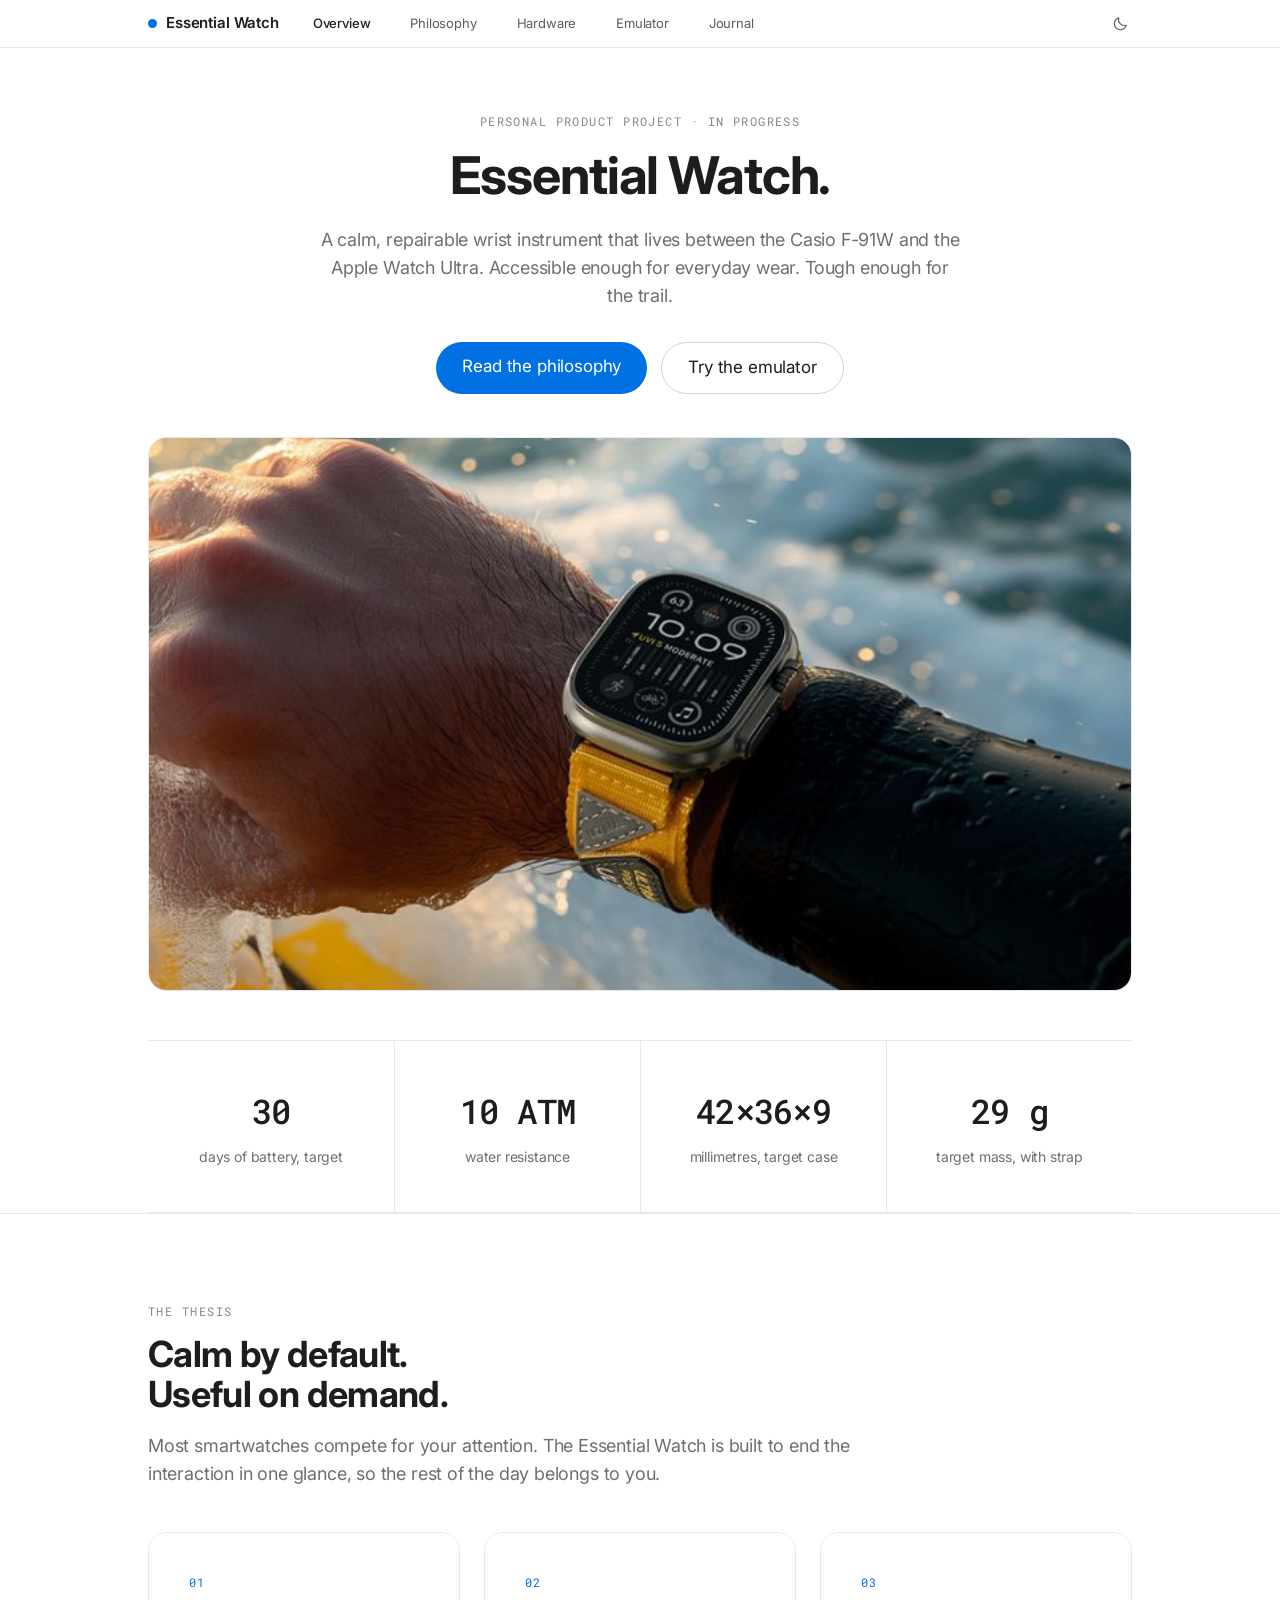
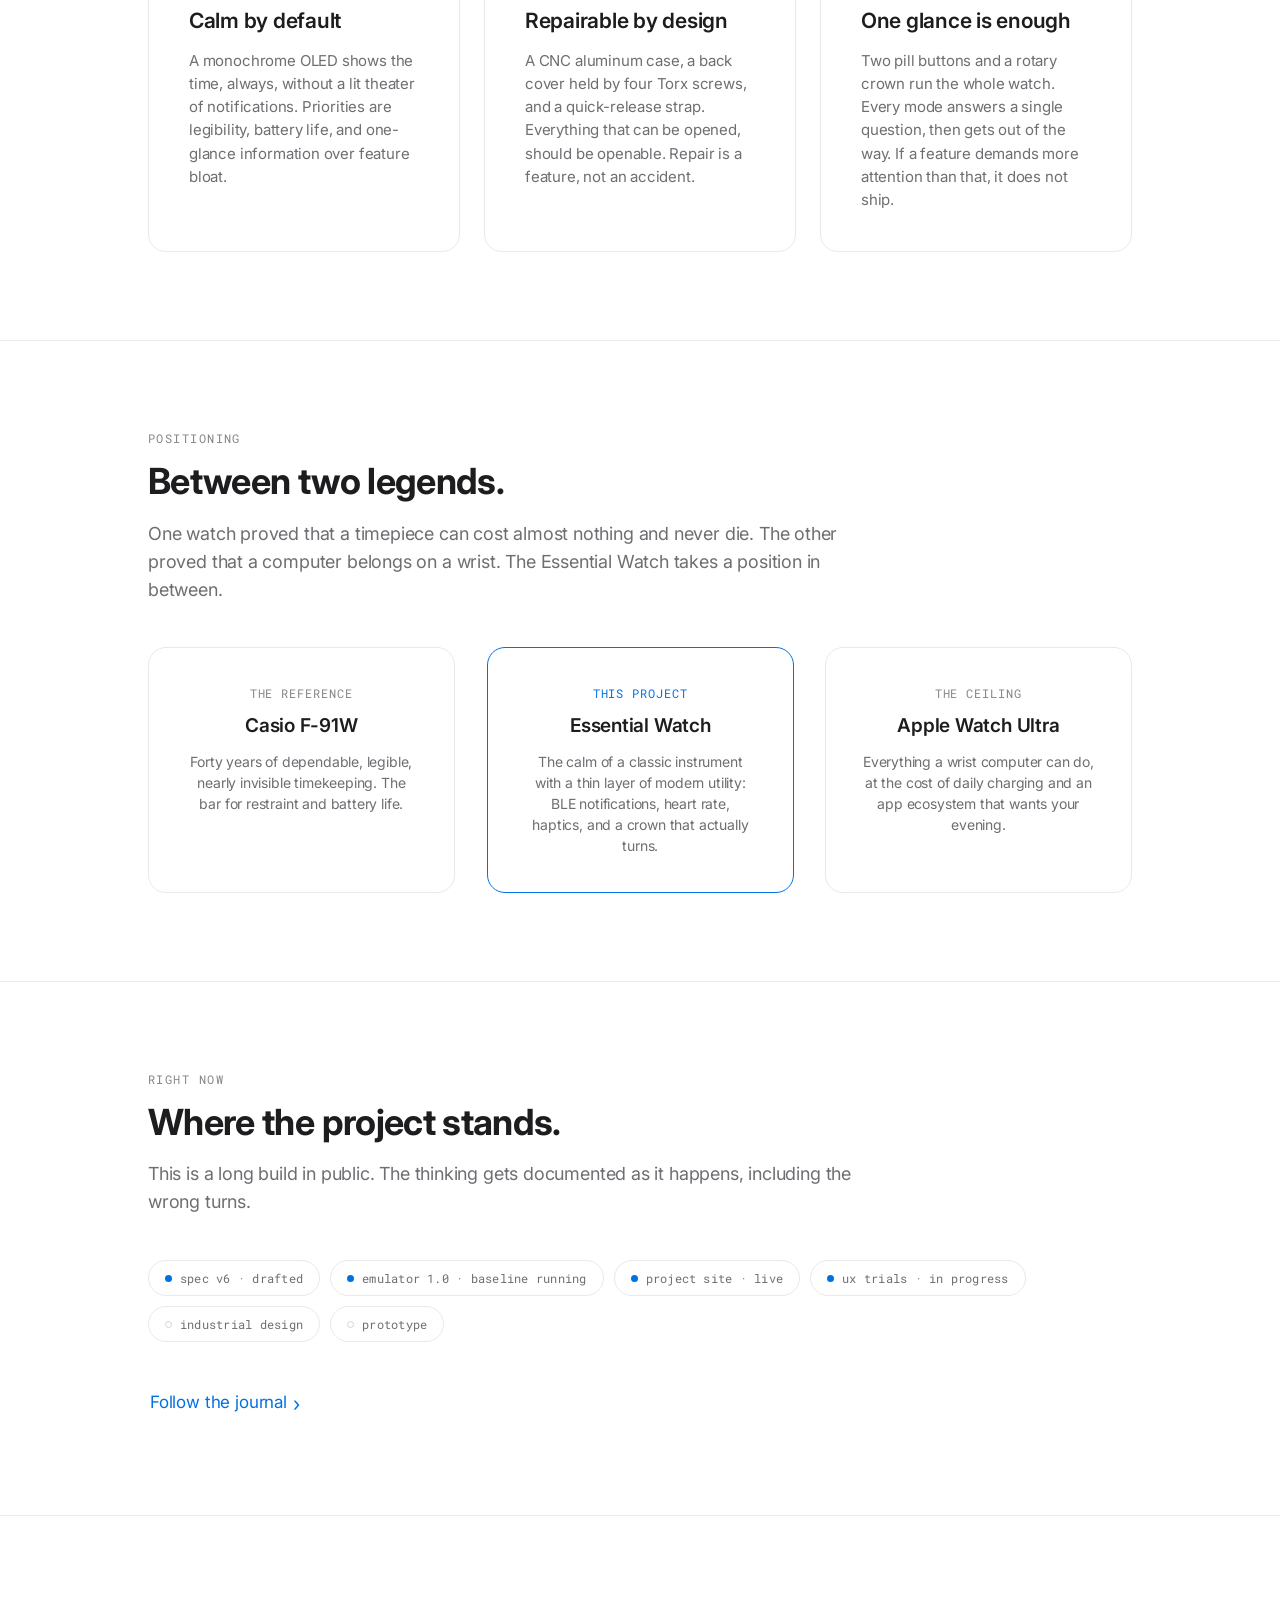
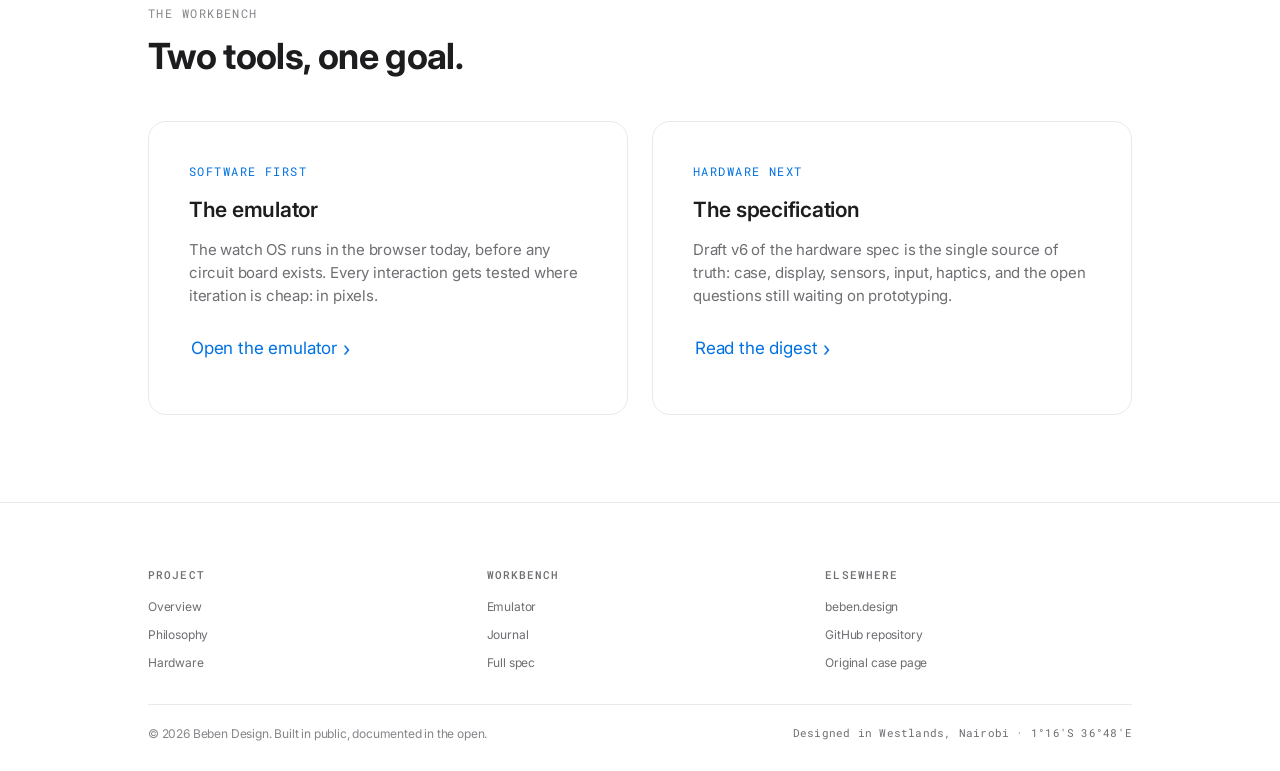
==== docs/index.html @ 15e80e82 "Move the site into docs/ so GitHub Pages serves it, add a theme toggle Pages was already configured " ====
<!DOCTYPE html>
<html lang="en">
<head>
  <meta charset="UTF-8">
  <meta name="viewport" content="width=device-width, initial-scale=1.0">
  <title>Essential Watch</title>
  <meta name="description" content="A calm, repairable wrist instrument built between the Casio F-91W and the Apple Watch Ultra. A personal product project by Beben Design.">
  <link rel="icon" type="image/svg+xml" href="favicon.svg">
  <link rel="preconnect" href="https://fonts.googleapis.com">
  <link rel="preconnect" href="https://fonts.gstatic.com" crossorigin>
  <link href="https://fonts.googleapis.com/css2?family=Inter:wght@400;500;600;700&family=Roboto+Mono:wght@400;500&display=swap" rel="stylesheet">
  <link rel="stylesheet" href="css/site.css">
  <script>
    /* Apply the stored theme before first paint, so a dark reload never flashes white. */
    (function () {
      try {
        var t = localStorage.getItem("ew-theme");
        if (t === "dark" || t === "light") document.documentElement.setAttribute("data-theme", t);
      } catch (e) {}
    })();
  </script>
</head>
<body>

  <nav class="nav">
    <div class="nav-inner">
      <a class="nav-brand" href="index.html"><span class="dot"></span>Essential Watch</a>
      <div class="nav-links">
        <a href="index.html" aria-current="page">Overview</a>
        <a href="philosophy.html">Philosophy</a>
        <a href="hardware.html">Hardware</a>
        <a href="emulator.html">Emulator</a>
        <a href="journal.html">Journal</a>
      </div>
      <button class="theme-toggle" type="button" aria-pressed="false" aria-label="Switch to dark theme" title="Dark theme">
        <svg class="icon-moon" viewBox="0 0 24 24" aria-hidden="true"><path d="M20 14.5A8.5 8.5 0 0 1 9.5 4a8.5 8.5 0 1 0 10.5 10.5Z"/></svg>
        <svg class="icon-sun" viewBox="0 0 24 24" aria-hidden="true"><circle cx="12" cy="12" r="4.2"/><path d="M12 2.6v2.1M12 19.3v2.1M4.3 4.3l1.5 1.5M18.2 18.2l1.5 1.5M2.6 12h2.1M19.3 12h2.1M4.3 19.7l1.5-1.5M18.2 5.8l1.5-1.5"/></svg>
      </button>
      <button class="nav-toggle" aria-expanded="false" aria-controls="nav-panel" aria-label="Open menu">
        <span></span><span></span>
      </button>
    </div>
    <div class="nav-panel" id="nav-panel" hidden>
      <a href="index.html" aria-current="page">Overview</a>
      <a href="philosophy.html">Philosophy</a>
      <a href="hardware.html">Hardware</a>
      <a href="emulator.html">Emulator</a>
      <a href="journal.html">Journal</a>
    </div>
  </nav>

  <main>

    <header class="hero container">
      <span class="kicker reveal">Personal product project · In progress</span>
      <h1 class="display reveal">Essential Watch.</h1>
      <p class="lede reveal">A calm, repairable wrist instrument that lives between the Casio F-91W and the Apple Watch Ultra. Accessible enough for everyday wear. Tough enough for the trail.</p>
      <div class="cta-row reveal">
        <a class="btn btn-primary" href="philosophy.html">Read the philosophy</a>
        <a class="btn btn-outline" href="emulator.html">Try the emulator</a>
      </div>
      <figure class="hero-media reveal">
        <img src="media/hero-ocean.jpg" alt="Placeholder image: a wrist watch worn in the ocean surf" width="736" height="736">
      </figure>
    </header>

    <section class="container" aria-label="Headline targets">
      <div class="stat-band" data-stagger>
        <div class="stat reveal">
          <span class="value">30</span>
          <span class="label">days of battery, target</span>
        </div>
        <div class="stat reveal">
          <span class="value">10 ATM</span>
          <span class="label">water resistance</span>
        </div>
        <div class="stat reveal">
          <span class="value">42×36×9</span>
          <span class="label">millimetres, target case</span>
        </div>
        <div class="stat reveal">
          <span class="value">29 g</span>
          <span class="label">target mass, with strap</span>
        </div>
      </div>
    </section>

    <section class="section">
      <div class="container">
        <div class="section-head">
          <span class="kicker reveal">The thesis</span>
          <h2 class="headline reveal">Calm by default.<br>Useful on demand.</h2>
          <p class="lede reveal">Most smartwatches compete for your attention. The Essential Watch is built to end the interaction in one glance, so the rest of the day belongs to you.</p>
        </div>
        <div class="card-grid" data-stagger>
          <div class="card reveal">
            <span class="kicker">01</span>
            <h3>Calm by default</h3>
            <p>A monochrome OLED shows the time, always, without a lit theater of notifications. Priorities are legibility, battery life, and one-glance information over feature bloat.</p>
          </div>
          <div class="card reveal">
            <span class="kicker">02</span>
            <h3>Repairable by design</h3>
            <p>A CNC aluminum case, a back cover held by four Torx screws, and a quick-release strap. Everything that can be opened, should be openable. Repair is a feature, not an accident.</p>
          </div>
          <div class="card reveal">
            <span class="kicker">03</span>
            <h3>One glance is enough</h3>
            <p>Two pill buttons and a rotary crown run the whole watch. Every mode answers a single question, then gets out of the way. If a feature demands more attention than that, it does not ship.</p>
          </div>
        </div>
      </div>
    </section>

    <section class="section">
      <div class="container">
        <div class="section-head">
          <span class="kicker reveal">Positioning</span>
          <h2 class="headline reveal">Between two legends.</h2>
          <p class="lede reveal">One watch proved that a timepiece can cost almost nothing and never die. The other proved that a computer belongs on a wrist. The Essential Watch takes a position in between.</p>
        </div>
        <div class="spectrum" data-stagger>
          <div class="spectrum-node reveal">
            <span class="role">The reference</span>
            <span class="name">Casio F-91W</span>
            <p>Forty years of dependable, legible, nearly invisible timekeeping. The bar for restraint and battery life.</p>
          </div>
          <div class="spectrum-node center reveal">
            <span class="role">This project</span>
            <span class="name">Essential Watch</span>
            <p>The calm of a classic instrument with a thin layer of modern utility: BLE notifications, heart rate, haptics, and a crown that actually turns.</p>
          </div>
          <div class="spectrum-node reveal">
            <span class="role">The ceiling</span>
            <span class="name">Apple Watch Ultra</span>
            <p>Everything a wrist computer can do, at the cost of daily charging and an app ecosystem that wants your evening.</p>
          </div>
        </div>
      </div>
    </section>

    <section class="section">
      <div class="container">
        <div class="section-head">
          <span class="kicker reveal">Right now</span>
          <h2 class="headline reveal">Where the project stands.</h2>
          <p class="lede reveal">This is a long build in public. The thinking gets documented as it happens, including the wrong turns.</p>
        </div>
        <div class="chip-row reveal" data-stagger>
          <span class="chip done">spec v6 · drafted</span>
          <span class="chip done">emulator 1.0 · baseline running</span>
          <span class="chip done">project site · live</span>
          <span class="chip active">ux trials · in progress</span>
          <span class="chip next">industrial design</span>
          <span class="chip next">prototype</span>
        </div>
        <p style="margin-top: 36px" class="reveal">
          <a class="btn-text" href="journal.html">Follow the journal</a>
        </p>
      </div>
    </section>

    <section class="section">
      <div class="container">
        <div class="section-head">
          <span class="kicker reveal">The workbench</span>
          <h2 class="headline reveal">Two tools, one goal.</h2>
        </div>
        <div class="card-grid two" data-stagger>
          <div class="card reveal">
            <span class="kicker">Software first</span>
            <h3>The emulator</h3>
            <p>The watch OS runs in the browser today, before any circuit board exists. Every interaction gets tested where iteration is cheap: in pixels.</p>
            <p style="margin-top:16px"><a class="btn-text" href="emulator.html">Open the emulator</a></p>
          </div>
          <div class="card reveal">
            <span class="kicker">Hardware next</span>
            <h3>The specification</h3>
            <p>Draft v6 of the hardware spec is the single source of truth: case, display, sensors, input, haptics, and the open questions still waiting on prototyping.</p>
            <p style="margin-top:16px"><a class="btn-text" href="hardware.html">Read the digest</a></p>
          </div>
        </div>
      </div>
    </section>

  </main>

  <footer class="footer">
    <div class="container">
      <div class="footer-cols">
        <div>
          <h4>Project</h4>
          <ul>
            <li><a href="index.html">Overview</a></li>
            <li><a href="philosophy.html">Philosophy</a></li>
            <li><a href="hardware.html">Hardware</a></li>
          </ul>
        </div>
        <div>
          <h4>Workbench</h4>
          <ul>
            <li><a href="emulator.html">Emulator</a></li>
            <li><a href="journal.html">Journal</a></li>
            <li><a href="spec.html">Full spec</a></li>
          </ul>
        </div>
        <div>
          <h4>Elsewhere</h4>
          <ul>
            <li><a href="https://beben.design" rel="noopener">beben.design</a></li>
            <li><a href="https://github.com/luishowin/essential-watch" rel="noopener">GitHub repository</a></li>
            <li><a href="https://beben.design/trek-watch/" rel="noopener">Original case page</a></li>
          </ul>
        </div>
      </div>
      <div class="footer-bottom">
        <span>© 2026 Beben Design. Built in public, documented in the open.</span>
        <span class="mono">Designed in Westlands, Nairobi · 1°16'S 36°48'E</span>
      </div>
    </div>
  </footer>

  <script src="js/site.js"></script>
</body>
</html>
---- docs/css/site.css ----
/* ==========================================================================
   Essential Watch, project site stylesheet
   Plain CSS, no preprocessor. Apple-inspired: white ground, hairlines,
   Inter for voice, Roboto Mono for the technical register, #0071e3 accents.
   ========================================================================== */

/* ---------- Tokens ---------- */

:root {
  color-scheme: light;

  --bg: #ffffff;
  --surface: #ffffff;        /* raised panels: kbd, nav drawer */
  --ink: #1d1d1f;            /* primary text, reads black */
  --ink-soft: #6e6e73;       /* secondary text */
  --ink-faint: #86868b;      /* tertiary / footer text */
  --accent: #0071e3;
  --accent-hover: #0077ed;
  --accent-visited: #0071e3;
  --on-accent: #ffffff;      /* text on an accent fill */
  --nav-link: rgba(29, 29, 31, 0.72);
  --selection: rgba(0, 113, 227, 0.16);
  --hairline: #e8e8ed;       /* faint grey divider */
  --hairline-strong: #d2d2d7;
  --frost: rgba(255, 255, 255, 0.82);
  --shadow-panel: rgba(0, 0, 0, 0.18);

  --font-text: "Inter", "Helvetica Neue", Helvetica, Arial, sans-serif;
  --font-mono: "Roboto Mono", "SF Mono", Menlo, Consolas, monospace;

  --measure: 1080px;
  --gutter: clamp(20px, 5vw, 48px);
  --section-pad: clamp(48px, 7vw, 88px);

  --nav-h: 48px;

  --radius-card: 18px;
  --radius-pill: 980px;
}

/* Dark palette.
   Two blocks on purpose: the media query serves the system preference (and works
   with JS off), the attribute block lets an explicit toggle win in both directions.
   The declarations below are identical. Change one, change the other. */

@media (prefers-color-scheme: dark) {
  :root:not([data-theme="light"]) {
  color-scheme: dark;

  --bg: #0d0d0f;
  --surface: #161618;
  --ink: #f5f5f7;
  --ink-soft: #a1a1a6;
  --ink-faint: #86868b;
  --accent: #2997ff;
  --accent-hover: #4aa8ff;
  --accent-visited: #2997ff;
  --on-accent: #ffffff;
  --nav-link: rgba(245, 245, 247, 0.72);
  --selection: rgba(41, 151, 255, 0.24);
  --hairline: #2a2a2e;
  --hairline-strong: #3a3a3f;
  --frost: rgba(13, 13, 15, 0.82);
  --shadow-panel: rgba(0, 0, 0, 0.6);
  }
}

:root[data-theme="dark"] {
  color-scheme: dark;

  --bg: #0d0d0f;
  --surface: #161618;
  --ink: #f5f5f7;
  --ink-soft: #a1a1a6;
  --ink-faint: #86868b;
  --accent: #2997ff;
  --accent-hover: #4aa8ff;
  --accent-visited: #2997ff;
  --on-accent: #ffffff;
  --nav-link: rgba(245, 245, 247, 0.72);
  --selection: rgba(41, 151, 255, 0.24);
  --hairline: #2a2a2e;
  --hairline-strong: #3a3a3f;
  --frost: rgba(13, 13, 15, 0.82);
  --shadow-panel: rgba(0, 0, 0, 0.6);
}

/* ---------- Reset ---------- */

*,
*::before,
*::after {
  box-sizing: border-box;
}

html {
  scroll-behavior: smooth;
  -webkit-text-size-adjust: 100%;
}

body {
  margin: 0;
  background: var(--bg);
  color: var(--ink);
  font-family: var(--font-text);
  font-size: 16px;
  line-height: 1.5;
  font-weight: 400;
  letter-spacing: -0.011em;
  -webkit-font-smoothing: antialiased;
  text-rendering: optimizeLegibility;
}

img {
  display: block;
  max-width: 100%;
  height: auto;
}

h1, h2, h3, h4, p, figure, ul, ol, dl, dd {
  margin: 0;
}

ul, ol {
  padding: 0;
  list-style: none;
}

a {
  color: var(--accent);
  text-decoration: none;
}

a:hover {
  text-decoration: underline;
}

::selection {
  background: var(--selection);
}

:focus-visible {
  outline: 2px solid var(--accent);
  outline-offset: 2px;
  border-radius: 4px;
}

/* ---------- Typography ---------- */

.display {
  font-size: clamp(32px, 5vw, 52px);
  line-height: 1.08;
  font-weight: 700;
  letter-spacing: -0.022em;
}

.headline {
  font-size: clamp(24px, 3.2vw, 36px);
  line-height: 1.12;
  font-weight: 700;
  letter-spacing: -0.018em;
}

.subhead {
  font-size: clamp(21px, 3vw, 28px);
  line-height: 1.21;
  font-weight: 600;
  letter-spacing: -0.012em;
}

.lede {
  font-size: clamp(17px, 1.8vw, 18px);
  line-height: 1.55;
  color: var(--ink-soft);
  letter-spacing: -0.01em;
}

.body-copy {
  font-size: 17px;
  line-height: 1.6;
  color: var(--ink-soft);
}

.mono {
  font-family: var(--font-mono);
  font-size: 13px;
  letter-spacing: 0.02em;
  color: var(--ink-soft);
}

.kicker {
  font-family: var(--font-mono);
  font-size: 12px;
  letter-spacing: 0.12em;
  text-transform: uppercase;
  color: var(--ink-faint);
}

/* ---------- Layout ---------- */

.container {
  max-width: var(--measure);
  margin-inline: auto;
  padding-inline: var(--gutter);
}

.section {
  padding-block: var(--section-pad);
  border-top: 1px solid var(--hairline);
}

.section:first-of-type {
  border-top: none;
}

.section-head {
  max-width: 720px;
  margin-bottom: clamp(28px, 4vw, 44px);
}

.section-head .kicker {
  display: block;
  margin-bottom: 14px;
}

.section-head .headline {
  margin-bottom: 18px;
}

.hairline-list > * + * {
  border-top: 1px solid var(--hairline);
}

/* ---------- Navbar ---------- */

.nav {
  position: sticky;
  top: 0;
  z-index: 100;
  height: var(--nav-h);
  background: var(--frost);
  -webkit-backdrop-filter: saturate(180%) blur(20px);
  backdrop-filter: saturate(180%) blur(20px);
  border-bottom: 1px solid var(--hairline);
}

.nav-inner {
  max-width: var(--measure);
  margin-inline: auto;
  padding-inline: var(--gutter);
  height: 100%;
  display: flex;
  align-items: center;
  gap: clamp(16px, 3vw, 32px);
}

.nav-brand {
  display: inline-flex;
  align-items: center;
  gap: 9px;
  font-size: 15px;
  font-weight: 600;
  letter-spacing: -0.01em;
  color: var(--ink);
}

.nav-brand:hover {
  text-decoration: none;
}

.nav-brand .dot {
  width: 9px;
  height: 9px;
  border-radius: 50%;
  background: var(--accent);
  flex: none;
}

.nav-links {
  display: flex;
  align-items: center;
  gap: clamp(20px, 3vw, 36px);
}

.nav-links a {
  font-size: 13px;
  color: var(--nav-link);
  padding: 8px 2px;
}

.nav-links a:hover {
  color: var(--ink);
  text-decoration: none;
}

.nav-links a[aria-current="page"] {
  color: var(--ink);
  font-weight: 500;
}

.nav-toggle {
  display: none;
  width: 44px;
  height: 44px;
  margin-right: -10px;
  border: none;
  background: none;
  cursor: pointer;
  align-items: center;
  justify-content: center;
  flex-direction: column;
  gap: 5px;
}

.nav-toggle span {
  display: block;
  width: 17px;
  height: 1px;
  background: var(--ink);
  transition: transform 0.28s ease, opacity 0.28s ease;
}

.nav-toggle[aria-expanded="true"] span:nth-child(1) {
  transform: translateY(3px) rotate(45deg);
}

.nav-toggle[aria-expanded="true"] span:nth-child(2) {
  transform: translateY(-3px) rotate(-45deg);
}

.nav-panel {
  display: none;
}

/* ---------- Theme toggle ---------- */
/* Lives in the nav bar at every width, so it stays reachable when the
   links collapse into the drawer. */

.theme-toggle {
  display: inline-flex;
  align-items: center;
  justify-content: center;
  width: 44px;
  height: 44px;
  margin-right: -10px;
  margin-left: auto;
  border: none;
  background: none;
  color: var(--nav-link);
  cursor: pointer;
  padding: 0;
  transition: color 0.2s ease;
}

.theme-toggle:hover {
  color: var(--ink);
}

.theme-toggle svg {
  width: 17px;
  height: 17px;
  display: block;
  fill: none;
  stroke: currentColor;
  stroke-width: 1.5;
  stroke-linecap: round;
  stroke-linejoin: round;
}

/* Show the icon for the theme the button switches TO. */
.theme-toggle .icon-moon { display: block; }
.theme-toggle .icon-sun { display: none; }

@media (prefers-color-scheme: dark) {
  :root:not([data-theme="light"]) .theme-toggle .icon-moon { display: none; }
  :root:not([data-theme="light"]) .theme-toggle .icon-sun { display: block; }
}

:root[data-theme="dark"] .theme-toggle .icon-moon { display: none; }
:root[data-theme="dark"] .theme-toggle .icon-sun { display: block; }

/* The hamburger is display:none above 734px, so on desktop the toggle is the
   element that needs the optical pull to the gutter edge. Below it, the
   hamburger takes that job back (see the 734px block). */

/* ---------- Hero ---------- */

.hero {
  padding-block: clamp(36px, 5vw, 64px) clamp(28px, 4vw, 48px);
  text-align: center;
}

.hero .kicker {
  margin-bottom: 18px;
  display: block;
}

.hero .display {
  margin-bottom: 22px;
}

.hero .lede {
  max-width: 640px;
  margin-inline: auto;
  margin-bottom: 32px;
}

.hero-media {
  margin-top: clamp(28px, 4vw, 44px);
  border-radius: var(--radius-card);
  overflow: hidden;
  border: 1px solid var(--hairline);
}

.hero-media img {
  width: 100%;
  aspect-ratio: 16 / 9;
  object-fit: cover;
}

/* ---------- Buttons ---------- */

.cta-row {
  display: flex;
  flex-wrap: wrap;
  justify-content: center;
  gap: 14px;
}

.btn {
  display: inline-block;
  min-height: 44px;
  padding: 12px 26px;
  border-radius: var(--radius-pill);
  font-size: 17px;
  font-weight: 400;
  letter-spacing: -0.01em;
  text-align: center;
}

.btn-primary {
  background: var(--accent);
  color: var(--on-accent);
  transition: background 0.2s ease;
}

.btn-primary:hover {
  background: var(--accent-hover);
  text-decoration: none;
}

.btn-outline {
  border: 1px solid var(--hairline-strong);
  color: var(--ink);
  transition: border-color 0.2s ease;
}

.btn-outline:hover {
  border-color: var(--ink-soft);
  text-decoration: none;
}

.btn-text {
  display: inline-flex;
  align-items: center;
  gap: 6px;
  font-size: 17px;
  color: var(--accent);
  padding: 12px 2px;
}

.btn-text::after {
  content: "›";
  font-size: 20px;
  line-height: 1;
  translate: 0 1px;
  transition: translate 0.2s ease;
}

.btn-text:hover {
  text-decoration: none;
}

.btn-text:hover::after {
  translate: 3px 1px;
}

/* ---------- Stat band ---------- */

.stat-band {
  display: grid;
  grid-template-columns: repeat(4, 1fr);
  border-block: 1px solid var(--hairline);
}

.stat {
  padding: clamp(28px, 4vw, 44px) clamp(16px, 2.5vw, 32px);
  text-align: center;
}

.stat + .stat {
  border-left: 1px solid var(--hairline);
}

.stat .value {
  font-family: var(--font-mono);
  font-size: clamp(24px, 3.4vw, 34px);
  font-weight: 500;
  letter-spacing: -0.02em;
  color: var(--ink);
  display: block;
  margin-bottom: 8px;
}

.stat .label {
  font-size: 14px;
  color: var(--ink-soft);
}

/* ---------- Cards ---------- */

.card-grid {
  display: grid;
  grid-template-columns: repeat(3, 1fr);
  gap: clamp(16px, 2.5vw, 24px);
}

.card {
  border: 1px solid var(--hairline);
  border-radius: var(--radius-card);
  padding: clamp(28px, 4vw, 40px);
}

.card .kicker {
  margin-bottom: 14px;
  display: block;
  color: var(--accent);
}

.card h3 {
  font-size: 21px;
  font-weight: 600;
  letter-spacing: -0.012em;
  margin-bottom: 12px;
}

.card p {
  font-size: 15px;
  line-height: 1.55;
  color: var(--ink-soft);
}

.card-grid.two {
  grid-template-columns: repeat(2, 1fr);
}

/* ---------- Positioning spectrum (home) ---------- */

.spectrum {
  display: grid;
  grid-template-columns: repeat(3, minmax(0, 1fr));
  gap: clamp(16px, 3vw, 32px);
  align-items: stretch;
}

.spectrum-node {
  border: 1px solid var(--hairline);
  border-radius: var(--radius-card);
  padding: clamp(24px, 3.5vw, 36px);
  text-align: center;
  display: flex;
  flex-direction: column;
  gap: 10px;
}

.spectrum-node .name {
  font-size: 19px;
  font-weight: 600;
  letter-spacing: -0.012em;
}

.spectrum-node .role {
  font-family: var(--font-mono);
  font-size: 12px;
  letter-spacing: 0.08em;
  text-transform: uppercase;
  color: var(--ink-faint);
}

.spectrum-node p {
  font-size: 14px;
  line-height: 1.5;
  color: var(--ink-soft);
}

.spectrum-node.center {
  border-color: var(--accent);
  border-width: 1px;
}

.spectrum-node.center .role {
  color: var(--accent);
}

/* ---------- Status chips ---------- */

.chip-row {
  display: flex;
  flex-wrap: wrap;
  gap: 10px;
}

.chip {
  display: inline-flex;
  align-items: center;
  gap: 8px;
  font-family: var(--font-mono);
  font-size: 12px;
  letter-spacing: 0.02em;
  color: var(--ink-soft);
  border: 1px solid var(--hairline);
  border-radius: var(--radius-pill);
  padding: 8px 16px;
}

.chip::before {
  content: "";
  width: 7px;
  height: 7px;
  border-radius: 50%;
  background: var(--hairline-strong);
}

.chip.done::before {
  background: var(--accent);
}

.chip.active::before {
  background: var(--accent);
  animation: chip-pulse 2.2s ease-in-out infinite;
}

.chip.next::before {
  background: none;
  border: 1px solid var(--hairline-strong);
}

@keyframes chip-pulse {
  0%, 100% { opacity: 1; }
  50% { opacity: 0.35; }
}

/* ---------- Principles (philosophy) ---------- */

.principle-row {
  display: grid;
  grid-template-columns: 96px 1fr;
  gap: clamp(20px, 4vw, 56px);
  padding-block: clamp(32px, 5vw, 52px);
}

.principle-row .number {
  font-family: var(--font-mono);
  font-size: 15px;
  color: var(--accent);
  letter-spacing: 0.04em;
  padding-top: 6px;
}

.principle-row h3 {
  font-size: clamp(22px, 3vw, 28px);
  font-weight: 600;
  letter-spacing: -0.014em;
  margin-bottom: 12px;
}

.principle-row p {
  max-width: 640px;
  font-size: 17px;
  line-height: 1.6;
  color: var(--ink-soft);
}

/* ---------- Hardware spec ---------- */

.spec-block {
  padding-block: clamp(32px, 5vw, 52px);
}

.spec-block h3 {
  display: flex;
  align-items: baseline;
  gap: 16px;
  font-size: 22px;
  font-weight: 600;
  letter-spacing: -0.012em;
  margin-bottom: 8px;
}

.spec-block h3 .index {
  font-family: var(--font-mono);
  font-size: 13px;
  font-weight: 400;
  color: var(--accent);
}

.spec-rows {
  margin-top: 20px;
}

.spec-row {
  display: grid;
  grid-template-columns: minmax(140px, 220px) 1fr;
  gap: 12px clamp(24px, 4vw, 56px);
  padding-block: 18px;
}

.spec-row + .spec-row {
  border-top: 1px solid var(--hairline);
}

.spec-row dt {
  font-family: var(--font-mono);
  font-size: 13px;
  color: var(--ink-faint);
  letter-spacing: 0.02em;
  padding-top: 2px;
}

.spec-row dd {
  font-size: 15px;
  line-height: 1.55;
  color: var(--ink);
}

.spec-row dd .note {
  display: block;
  margin-top: 4px;
  font-size: 13px;
  color: var(--ink-soft);
}

.open-list {
  counter-reset: open-item;
}

.open-list li {
  display: grid;
  grid-template-columns: 44px 1fr;
  gap: 16px;
  padding-block: 16px;
  font-size: 15px;
  line-height: 1.55;
  color: var(--ink-soft);
}

.open-list li + li {
  border-top: 1px solid var(--hairline);
}

.open-list li::before {
  counter-increment: open-item;
  content: counter(open-item, decimal-leading-zero);
  font-family: var(--font-mono);
  font-size: 13px;
  color: var(--ink-faint);
  padding-top: 2px;
}

/* ---------- Journal ---------- */

.timeline {
  position: relative;
  padding-left: 28px;
}

.timeline::before {
  content: "";
  position: absolute;
  left: 5px;
  top: 8px;
  bottom: 8px;
  width: 1px;
  background: var(--hairline-strong);
}

.phase {
  position: relative;
  padding-block: clamp(20px, 3vw, 32px);
}

.phase::before {
  content: "";
  position: absolute;
  left: -28px;
  top: 30px;
  width: 11px;
  height: 11px;
  border-radius: 50%;
  background: var(--bg);
  border: 1px solid var(--hairline-strong);
}

.phase.done::before {
  background: var(--accent);
  border-color: var(--accent);
}

.phase.active::before {
  border-color: var(--accent);
  box-shadow: inset 0 0 0 3px var(--bg), inset 0 0 0 10px var(--accent);
}

.phase .when {
  font-family: var(--font-mono);
  font-size: 12px;
  letter-spacing: 0.08em;
  text-transform: uppercase;
  color: var(--ink-faint);
  display: block;
  margin-bottom: 6px;
}

.phase h3 {
  font-size: 21px;
  font-weight: 600;
  letter-spacing: -0.012em;
  margin-bottom: 8px;
}

.phase p {
  max-width: 620px;
  font-size: 15px;
  line-height: 1.55;
  color: var(--ink-soft);
}

.entry {
  padding-block: clamp(32px, 5vw, 52px);
}

.entry .date {
  font-family: var(--font-mono);
  font-size: 13px;
  color: var(--accent);
  letter-spacing: 0.04em;
  display: block;
  margin-bottom: 10px;
}

.entry h3 {
  font-size: clamp(21px, 3vw, 26px);
  font-weight: 600;
  letter-spacing: -0.014em;
  margin-bottom: 12px;
}

.entry p {
  max-width: 680px;
  font-size: 16px;
  line-height: 1.6;
  color: var(--ink-soft);
}

.entry p + p {
  margin-top: 12px;
}

/* ---------- Emulator page ---------- */

.emulator-stage {
  display: flex;
  flex-wrap: wrap;
  align-items: flex-start;
  justify-content: center;
  gap: clamp(32px, 6vw, 80px);
}

.device-wrap {
  flex: none;
}

#device {
  position: relative;
  padding: 22px 26px;
  background: #1a1a1a;
  border-radius: 14px;
  border: 1px solid #2d2d2d;
  box-shadow: 0 30px 60px -30px rgba(0, 0, 0, 0.45);
  cursor: pointer;
  -webkit-tap-highlight-color: transparent;
  touch-action: manipulation;
}

#device:focus-visible {
  outline: 2px solid var(--accent);
  outline-offset: 4px;
}

#device canvas {
  display: block;
  background: #000;
  image-rendering: pixelated;
  width: 384px;
  height: 192px;
  /* Leaves room for the crown and pill buttons, which sit outside the case. */
  max-width: calc(100vw - 124px);
  height: auto;
  aspect-ratio: 2 / 1;
}

.device-scanlines {
  position: absolute;
  inset: 22px 26px;
  pointer-events: none;
  background: linear-gradient(rgba(18, 16, 16, 0) 50%, rgba(0, 0, 0, 0.14) 50%);
  background-size: 100% 2px;
  opacity: 0.6;
}

.device-btn {
  position: absolute;
  background: #2d2d2d;
  border: 1px solid #111;
  padding: 0;
  transition: filter 0.1s ease;
  cursor: pointer;
  font: inherit;
}

.device-btn::after {
  content: "";
  position: absolute;
  inset: -14px;
}

.device-btn.btn-upper {
  right: -9px;
  top: 38px;
  width: 12px;
  height: 34px;
  border-radius: 0 3px 3px 0;
}

.device-btn.btn-lower {
  right: -9px;
  bottom: 38px;
  width: 12px;
  height: 34px;
  border-radius: 0 3px 3px 0;
}

.device-btn.crown {
  right: -13px;
  top: 50%;
  transform: translateY(-50%);
  width: 18px;
  height: 56px;
  border-radius: 0 4px 4px 0;
  background: repeating-linear-gradient(0deg, #333, #333 2px, #555 3px);
}

.device-btn.active-btn {
  filter: brightness(1.6);
}

.device-feedback {
  position: absolute;
  inset: 0;
  pointer-events: none;
}

.fb-icon {
  position: absolute;
  color: var(--accent);
  font-family: var(--font-mono);
  font-weight: 500;
  font-size: 13px;
  opacity: 0;
  transition: opacity 0.05s ease;
}

.fb-visible {
  opacity: 1;
}

#fb-btn-upper { right: -34px; top: 44px; }
#fb-btn-lower { right: -34px; bottom: 44px; }
#fb-rotate-up { right: -40px; top: 38%; font-size: 12px; }
#fb-rotate-down { right: -40px; bottom: 38%; font-size: 12px; }
#fb-crown-press { right: -58px; top: 48%; font-size: 11px; }

.emulator-side {
  flex: 1 1 300px;
  max-width: 420px;
}

.emulator-side h3 {
  font-size: 21px;
  font-weight: 600;
  letter-spacing: -0.012em;
  margin-bottom: 16px;
}

.control-table {
  width: 100%;
  border-collapse: collapse;
}

.control-table th,
.control-table td {
  text-align: left;
  padding: 10px 0;
  font-size: 14px;
  color: var(--ink-soft);
  border-bottom: 1px solid var(--hairline);
}

.control-table th {
  font-family: var(--font-mono);
  font-size: 11px;
  font-weight: 500;
  letter-spacing: 0.1em;
  text-transform: uppercase;
  color: var(--ink-faint);
}

.control-table td:first-child {
  color: var(--ink);
}

kbd {
  font-family: var(--font-mono);
  font-size: 12px;
  color: var(--ink);
  background: var(--surface);
  border: 1px solid var(--hairline-strong);
  border-bottom-width: 2px;
  border-radius: 6px;
  padding: 3px 8px;
  white-space: nowrap;
}

.emulator-note {
  margin-top: 28px;
  padding: 20px 22px;
  border: 1px solid var(--hairline);
  border-radius: var(--radius-card);
  font-size: 14px;
  line-height: 1.55;
  color: var(--ink-soft);
}

.emulator-note .kicker {
  display: block;
  margin-bottom: 10px;
}

/* ---------- Spec page, rendered markdown ---------- */

.hero-compact {
  text-align: left;
  max-width: var(--measure);
}

.hero-compact .lede {
  margin-inline: 0;
  max-width: 620px;
}

/* One column until the contents list exists. The loading and failure states
   have no TOC, and must not be squeezed into the column it would occupy. */
.spec-layout {
  display: grid;
  grid-template-columns: minmax(0, 1fr);
  gap: clamp(28px, 5vw, 64px);
  align-items: start;
}

.spec-layout.has-toc {
  grid-template-columns: 190px minmax(0, 1fr);
}

.spec-toc {
  position: sticky;
  top: calc(var(--nav-h) + 24px);
}

.spec-toc h2 {
  font-family: var(--font-mono);
  font-size: 11px;
  font-weight: 500;
  letter-spacing: 0.1em;
  text-transform: uppercase;
  color: var(--ink-faint);
  margin-bottom: 12px;
}

.spec-toc li + li {
  margin-top: 2px;
}

.spec-toc a {
  display: block;
  font-size: 13px;
  line-height: 1.4;
  color: var(--ink-soft);
  padding: 5px 0 5px 12px;
  border-left: 1px solid var(--hairline);
}

.spec-toc a:hover {
  color: var(--ink);
  border-left-color: var(--hairline-strong);
  text-decoration: none;
}

/* The markdown's own h1 repeats the page hero and the mono stamp above it,
   so it is suppressed rather than edited out of the source of truth. */
.md > h1:first-child {
  display: none;
}

.md h2 {
  font-size: clamp(19px, 2.4vw, 23px);
  font-weight: 600;
  letter-spacing: -0.012em;
  margin-top: 44px;
  padding-top: 20px;
  border-top: 1px solid var(--hairline);
}

.md h3 {
  font-size: 17px;
  font-weight: 600;
  margin-top: 28px;
}

.md h2:first-child,
.md h3:first-child {
  margin-top: 0;
}

.md h2,
.md h3,
.md li[id] {
  scroll-margin-top: calc(var(--nav-h) + 16px);
}

.md p {
  font-size: 15px;
  line-height: 1.6;
  color: var(--ink-soft);
  margin-top: 14px;
}

.md ul,
.md ol {
  margin-top: 14px;
  padding-left: 22px;
}

.md ul {
  list-style: disc;
}

.md ol {
  list-style: decimal;
}

.md li {
  font-size: 15px;
  line-height: 1.6;
  color: var(--ink-soft);
  margin-top: 8px;
  padding-left: 4px;
}

.md li::marker {
  color: var(--ink-faint);
}

.md li ul {
  list-style: circle;
  margin-top: 8px;
}

.md li ul li {
  font-size: 14px;
  color: var(--ink-faint);
}

.md strong {
  color: var(--ink);
  font-weight: 600;
}

.md code {
  font-family: var(--font-mono);
  font-size: 0.88em;
  color: var(--ink);
  background: var(--surface);
  border: 1px solid var(--hairline);
  border-radius: 5px;
  padding: 1px 5px;
}

.md hr {
  border: none;
  border-top: 1px solid var(--hairline);
  margin: 36px 0 0;
}

/* Deep-linked open item, so spec.html#oi-12 lands somewhere obvious.
   .is-target covers the load-time case, where the element did not exist yet
   when the browser resolved the fragment and :target found nothing. */
.md li[id]:target,
.md li[id].is-target {
  background: var(--selection);
  border-radius: 6px;
  padding: 6px 8px 6px 4px;
  margin-left: -8px;
  padding-left: 12px;
}

.md-anchor {
  font-family: var(--font-mono);
  font-size: 0.72em;
  font-weight: 400;
  color: var(--ink-faint);
  opacity: 0;
  transition: opacity 0.15s ease;
}

.md h2:hover .md-anchor,
.md h3:hover .md-anchor,
.md-anchor:focus-visible {
  opacity: 1;
  text-decoration: none;
}

@media (max-width: 1068px) {
  .spec-layout,
  .spec-layout.has-toc {
    grid-template-columns: minmax(0, 1fr);
  }

  .spec-toc {
    position: static;
    border: 1px solid var(--hairline);
    border-radius: var(--radius-card);
    padding: 20px 22px;
  }

  .spec-toc ul {
    display: grid;
    grid-template-columns: repeat(auto-fill, minmax(180px, 1fr));
    gap: 0 20px;
  }

  .spec-toc li + li {
    margin-top: 0;
  }
}

/* ---------- Footer ---------- */

.footer {
  border-top: 1px solid var(--hairline);
  padding-block: clamp(40px, 6vw, 64px) 28px;
  font-size: 12px;
  color: var(--ink-faint);
}

.footer-cols {
  display: grid;
  grid-template-columns: repeat(3, 1fr);
  gap: 32px;
  padding-bottom: 32px;
}

.footer h4 {
  font-family: var(--font-mono);
  font-size: 11px;
  font-weight: 500;
  letter-spacing: 0.1em;
  text-transform: uppercase;
  color: var(--ink-soft);
  margin-bottom: 14px;
}

.footer-cols li + li {
  margin-top: 10px;
}

.footer-cols a {
  color: var(--ink-soft);
}

.footer-cols a:hover {
  color: var(--ink);
}

.footer-bottom {
  border-top: 1px solid var(--hairline);
  padding-top: 20px;
  display: flex;
  flex-wrap: wrap;
  justify-content: space-between;
  gap: 10px;
}

.footer-bottom .mono {
  font-size: 11px;
}

/* ---------- Reveal animations ---------- */
/* Scoped under .js (added by site.js) so content stays visible without JS. */

.js .reveal {
  opacity: 0;
  transform: translateY(24px);
  transition:
    opacity 0.8s cubic-bezier(0.25, 0.1, 0.25, 1),
    transform 0.8s cubic-bezier(0.25, 0.1, 0.25, 1);
  will-change: opacity, transform;
}

.js .reveal.is-visible {
  opacity: 1;
  transform: none;
}

/* ---------- Responsive ---------- */

@media (max-width: 1068px) {
  .card-grid {
    grid-template-columns: 1fr 1fr;
  }

  .card-grid > .card:first-child {
    grid-column: 1 / -1;
  }
}

@media (max-width: 900px) {
  .spectrum {
    grid-template-columns: 1fr;
  }

  .spectrum-node.center {
    order: -1;
  }

  .spec-row {
    grid-template-columns: 1fr;
    gap: 6px;
  }

  .principle-row {
    grid-template-columns: 1fr;
    gap: 8px;
  }
}

@media (max-width: 734px) {
  .nav-links {
    display: none;
  }

  .nav-toggle {
    display: flex;
  }

  .theme-toggle {
    margin-right: 0;
    margin-left: auto;
  }

  .nav-panel {
    display: block;
    position: absolute;
    top: var(--nav-h);
    left: 0;
    right: 0;
    background: var(--surface);
    border-bottom: 1px solid var(--hairline);
    padding: 8px var(--gutter) 20px;
    box-shadow: 0 20px 40px -24px var(--shadow-panel);
  }

  .nav-panel[hidden] {
    display: none;
  }

  .nav-panel a {
    display: block;
    padding: 12px 0;
    font-size: 17px;
    color: var(--ink);
    border-bottom: 1px solid var(--hairline);
  }

  .nav-panel a[aria-current="page"] {
    color: var(--accent);
  }

  .stat-band {
    grid-template-columns: 1fr 1fr;
  }

  .stat + .stat {
    border-left: none;
  }

  .stat:nth-child(even) {
    border-left: 1px solid var(--hairline);
  }

  .stat:nth-child(n + 3) {
    border-top: 1px solid var(--hairline);
  }

  .card-grid,
  .card-grid.two {
    grid-template-columns: 1fr;
  }

  .footer-cols {
    grid-template-columns: 1fr;
  }

  .footer-cols li + li {
    margin-top: 8px;
  }

  .emulator-stage {
    flex-direction: column;
    align-items: center;
  }

  .emulator-side {
    max-width: 100%;
    width: 100%;
  }

  #fb-btn-upper, #fb-btn-lower, #fb-rotate-up, #fb-rotate-down, #fb-crown-press {
    right: -6px;
    top: auto;
    bottom: auto;
    display: none;
  }
}

@media (prefers-reduced-motion: reduce) {
  html {
    scroll-behavior: auto;
  }

  .reveal {
    opacity: 1;
    transform: none;
    transition: none;
  }

  .js .reveal {
    opacity: 1;
    transform: none;
    transition: none;
  }

  .chip.active::before {
    animation: none;
  }
}
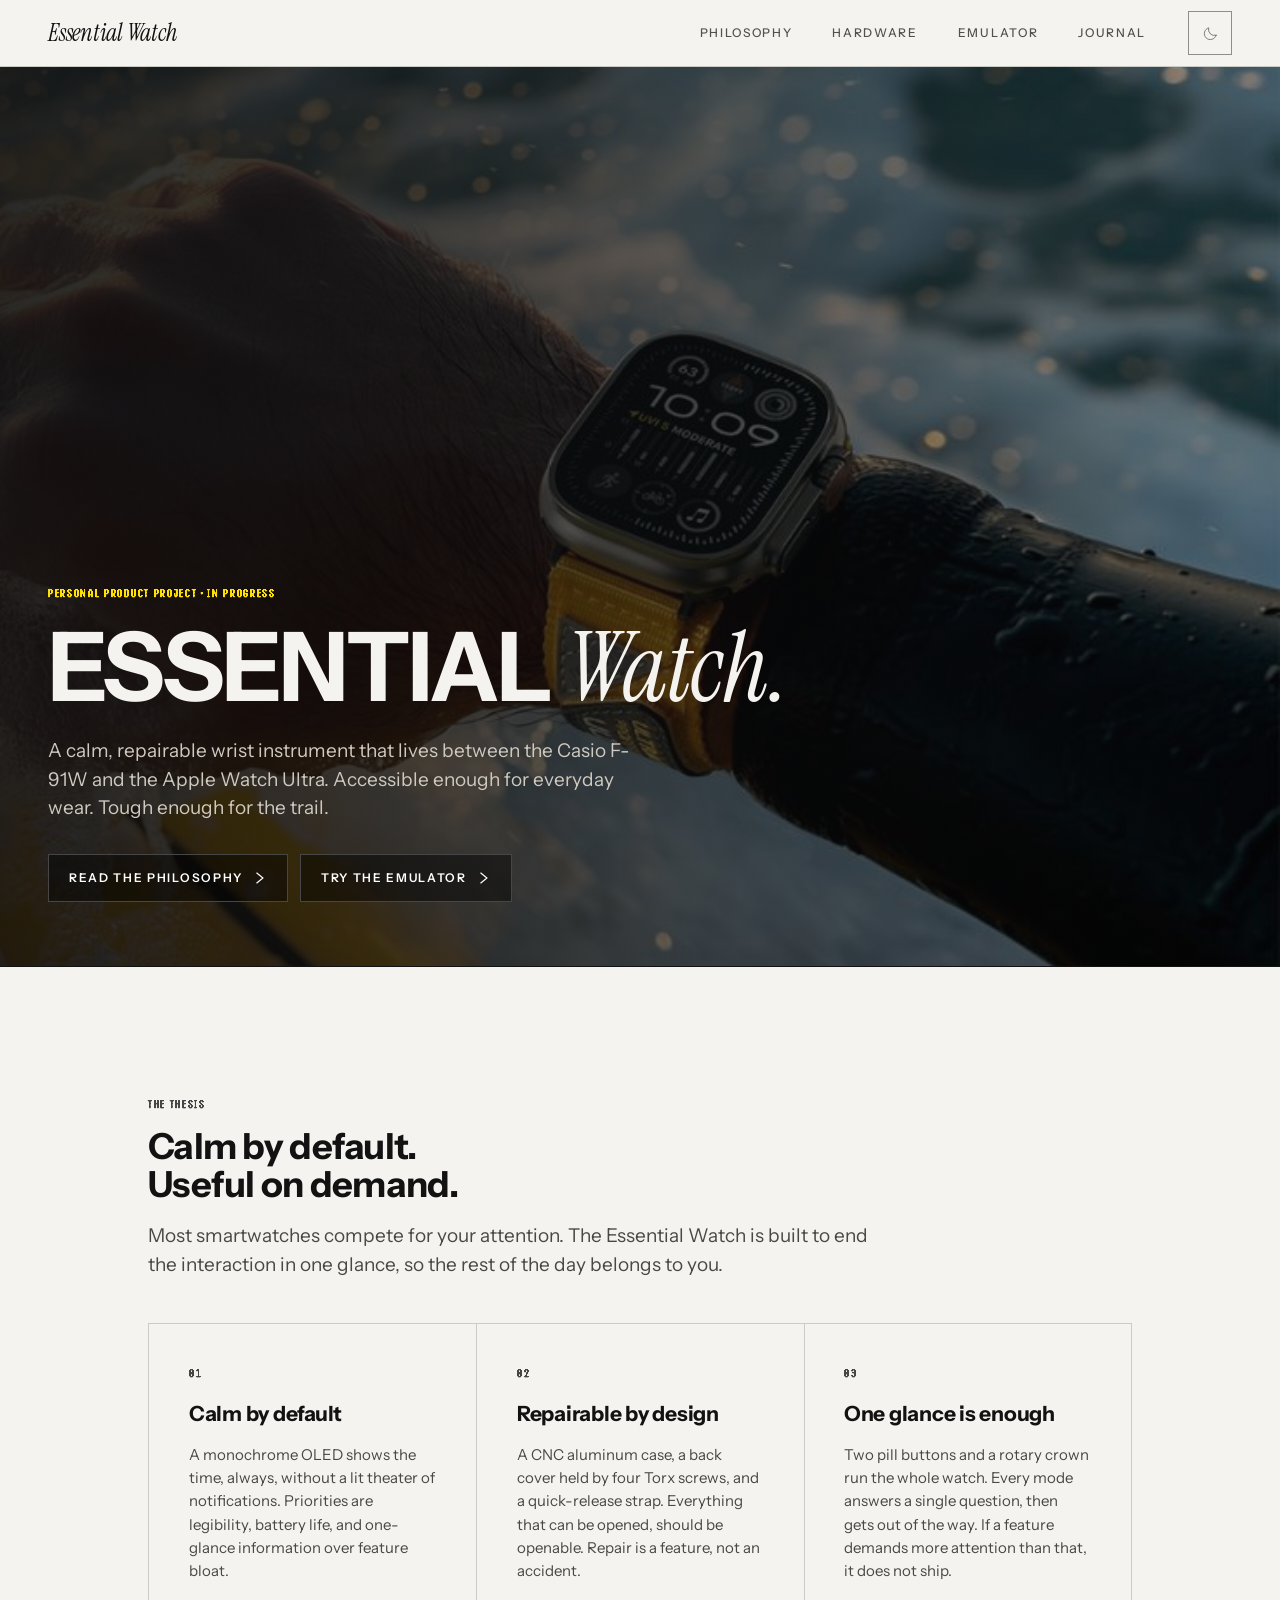
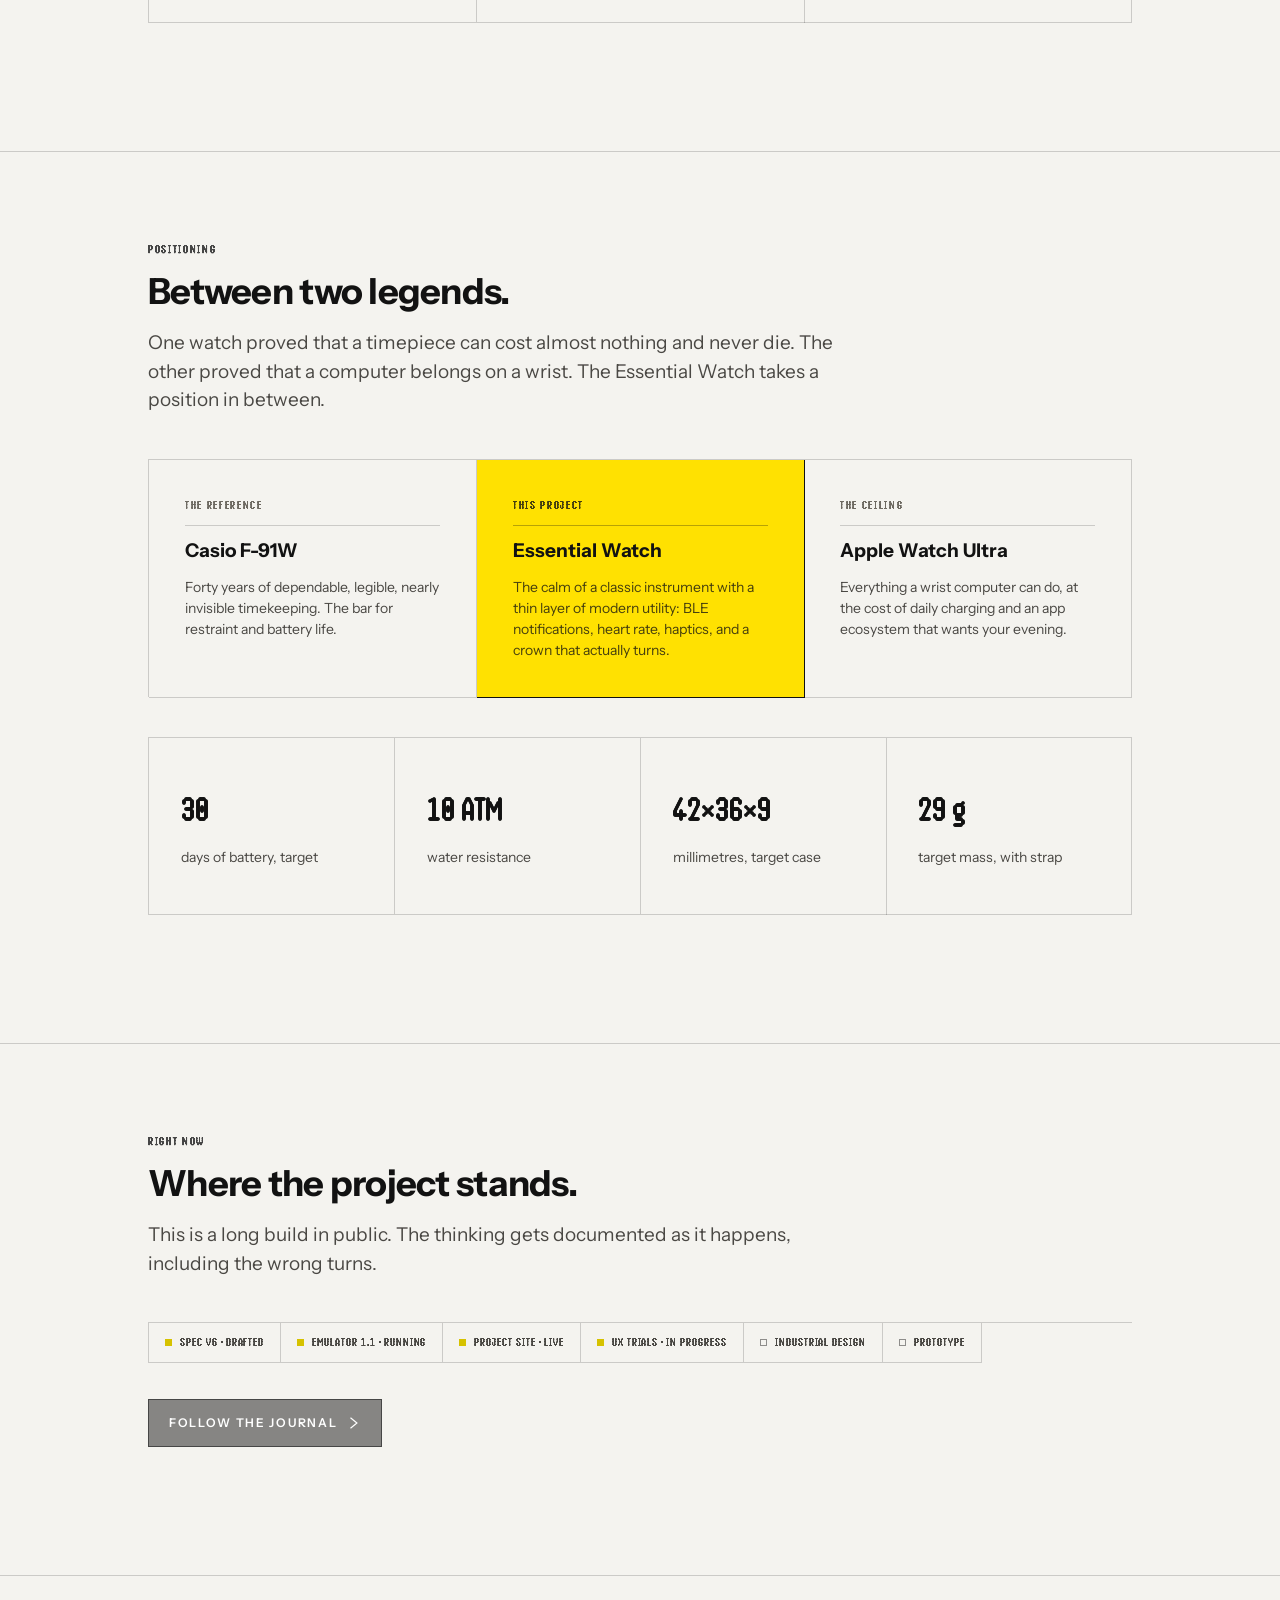
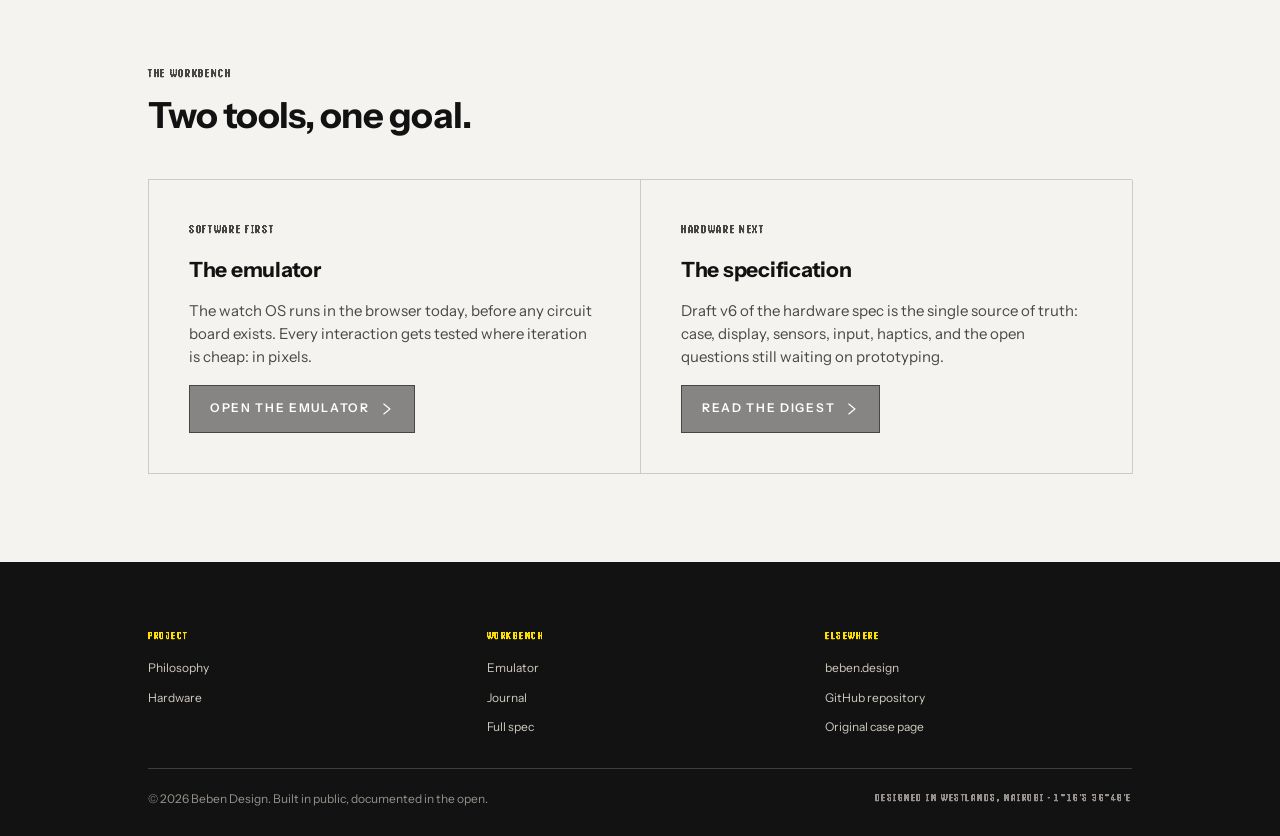
==== commit e412e4ce: "Reskin site in Frontier Moto language, emulator 1.1 - Hairline-rule system: 1px lines, square corner" ====
--- a/docs/index.html
+++ b/docs/index.html
@@ -8,7 +8,7 @@
   <link rel="icon" type="image/svg+xml" href="favicon.svg">
   <link rel="preconnect" href="https://fonts.googleapis.com">
   <link rel="preconnect" href="https://fonts.gstatic.com" crossorigin>
-  <link href="https://fonts.googleapis.com/css2?family=Inter:wght@400;500;600;700&family=Roboto+Mono:wght@400;500&display=swap" rel="stylesheet">
+  <link href="https://fonts.googleapis.com/css2?family=Instrument+Sans:wght@400;500;600;700&family=Instrument+Serif:ital@0;1&family=Handjet:wght@100..900&display=swap" rel="stylesheet">
   <link rel="stylesheet" href="css/site.css">
   <script>
     /* Apply the stored theme before first paint, so a dark reload never flashes white. */
@@ -24,9 +24,8 @@
 
   <nav class="nav">
     <div class="nav-inner">
-      <a class="nav-brand" href="index.html"><span class="dot"></span>Essential Watch</a>
+      <a class="nav-brand wordmark" href="index.html">Essential Watch</a>
       <div class="nav-links">
-        <a href="index.html" aria-current="page">Overview</a>
         <a href="philosophy.html">Philosophy</a>
         <a href="hardware.html">Hardware</a>
         <a href="emulator.html">Emulator</a>
@@ -41,7 +40,6 @@
       </button>
     </div>
     <div class="nav-panel" id="nav-panel" hidden>
-      <a href="index.html" aria-current="page">Overview</a>
       <a href="philosophy.html">Philosophy</a>
       <a href="hardware.html">Hardware</a>
       <a href="emulator.html">Emulator</a>
@@ -51,39 +49,20 @@
 
   <main>
 
-    <header class="hero container">
-      <span class="kicker reveal">Personal product project · In progress</span>
-      <h1 class="display reveal">Essential Watch.</h1>
-      <p class="lede reveal">A calm, repairable wrist instrument that lives between the Casio F-91W and the Apple Watch Ultra. Accessible enough for everyday wear. Tough enough for the trail.</p>
-      <div class="cta-row reveal">
-        <a class="btn btn-primary" href="philosophy.html">Read the philosophy</a>
-        <a class="btn btn-outline" href="emulator.html">Try the emulator</a>
-      </div>
-      <figure class="hero-media reveal">
-        <img src="media/hero-ocean.jpg" alt="Placeholder image: a wrist watch worn in the ocean surf" width="736" height="736">
+    <header class="hero">
+      <figure class="hero-media">
+        <img src="media/hero-ocean.jpg" alt="A wrist watch worn in the ocean surf" width="1600" height="900" fetchpriority="high" decoding="async">
       </figure>
+      <div class="hero-inner">
+        <span class="kicker reveal">Personal product project · In progress</span>
+        <h1 class="display reveal">Essential <em>Watch.</em></h1>
+        <p class="lede reveal">A calm, repairable wrist instrument that lives between the Casio F-91W and the Apple Watch Ultra. Accessible enough for everyday wear. Tough enough for the trail.</p>
+        <div class="cta-row reveal">
+          <a class="btn btn-primary" href="philosophy.html"><span>Read the philosophy</span><svg class="btn__arrow" width="14" height="14" viewBox="0 0 12 12" aria-hidden="true" focusable="false"><path d="M3 1.5 8.5 6 3 10.5" fill="none" stroke="currentColor" stroke-width="1"/></svg></a>
+          <a class="btn btn-outline" href="emulator.html"><span>Try the emulator</span><svg class="btn__arrow" width="14" height="14" viewBox="0 0 12 12" aria-hidden="true" focusable="false"><path d="M3 1.5 8.5 6 3 10.5" fill="none" stroke="currentColor" stroke-width="1"/></svg></a>
+        </div>
+      </div>
     </header>
-
-    <section class="container" aria-label="Headline targets">
-      <div class="stat-band" data-stagger>
-        <div class="stat reveal">
-          <span class="value">30</span>
-          <span class="label">days of battery, target</span>
-        </div>
-        <div class="stat reveal">
-          <span class="value">10 ATM</span>
-          <span class="label">water resistance</span>
-        </div>
-        <div class="stat reveal">
-          <span class="value">42×36×9</span>
-          <span class="label">millimetres, target case</span>
-        </div>
-        <div class="stat reveal">
-          <span class="value">29 g</span>
-          <span class="label">target mass, with strap</span>
-        </div>
-      </div>
-    </section>
 
     <section class="section">
       <div class="container">
@@ -136,6 +115,24 @@
             <p>Everything a wrist computer can do, at the cost of daily charging and an app ecosystem that wants your evening.</p>
           </div>
         </div>
+        <div class="stat-band" data-stagger aria-label="Headline targets">
+          <div class="stat reveal">
+            <span class="value">30</span>
+            <span class="label">days of battery, target</span>
+          </div>
+          <div class="stat reveal">
+            <span class="value">10 ATM</span>
+            <span class="label">water resistance</span>
+          </div>
+          <div class="stat reveal">
+            <span class="value">42×36×9</span>
+            <span class="label">millimetres, target case</span>
+          </div>
+          <div class="stat reveal">
+            <span class="value">29 g</span>
+            <span class="label">target mass, with strap</span>
+          </div>
+        </div>
       </div>
     </section>
 
@@ -148,14 +145,14 @@
         </div>
         <div class="chip-row reveal" data-stagger>
           <span class="chip done">spec v6 · drafted</span>
-          <span class="chip done">emulator 1.0 · baseline running</span>
+          <span class="chip done">emulator 1.1 · running</span>
           <span class="chip done">project site · live</span>
           <span class="chip active">ux trials · in progress</span>
           <span class="chip next">industrial design</span>
           <span class="chip next">prototype</span>
         </div>
         <p style="margin-top: 36px" class="reveal">
-          <a class="btn-text" href="journal.html">Follow the journal</a>
+          <a class="btn-text" href="journal.html"><span>Follow the journal</span><svg class="btn__arrow" width="14" height="14" viewBox="0 0 12 12" aria-hidden="true" focusable="false"><path d="M3 1.5 8.5 6 3 10.5" fill="none" stroke="currentColor" stroke-width="1"/></svg></a>
         </p>
       </div>
     </section>
@@ -171,13 +168,13 @@
             <span class="kicker">Software first</span>
             <h3>The emulator</h3>
             <p>The watch OS runs in the browser today, before any circuit board exists. Every interaction gets tested where iteration is cheap: in pixels.</p>
-            <p style="margin-top:16px"><a class="btn-text" href="emulator.html">Open the emulator</a></p>
+            <p style="margin-top:16px"><a class="btn-text" href="emulator.html"><span>Open the emulator</span><svg class="btn__arrow" width="14" height="14" viewBox="0 0 12 12" aria-hidden="true" focusable="false"><path d="M3 1.5 8.5 6 3 10.5" fill="none" stroke="currentColor" stroke-width="1"/></svg></a></p>
           </div>
           <div class="card reveal">
             <span class="kicker">Hardware next</span>
             <h3>The specification</h3>
             <p>Draft v6 of the hardware spec is the single source of truth: case, display, sensors, input, haptics, and the open questions still waiting on prototyping.</p>
-            <p style="margin-top:16px"><a class="btn-text" href="hardware.html">Read the digest</a></p>
+            <p style="margin-top:16px"><a class="btn-text" href="hardware.html"><span>Read the digest</span><svg class="btn__arrow" width="14" height="14" viewBox="0 0 12 12" aria-hidden="true" focusable="false"><path d="M3 1.5 8.5 6 3 10.5" fill="none" stroke="currentColor" stroke-width="1"/></svg></a></p>
           </div>
         </div>
       </div>
@@ -191,7 +188,6 @@
         <div>
           <h4>Project</h4>
           <ul>
-            <li><a href="index.html">Overview</a></li>
             <li><a href="philosophy.html">Philosophy</a></li>
             <li><a href="hardware.html">Hardware</a></li>
           </ul>
--- a/docs/css/site.css
+++ b/docs/css/site.css
@@ -1,7 +1,9 @@
 /* ==========================================================================
-   Essential Watch, project site stylesheet
-   Plain CSS, no preprocessor. Apple-inspired: white ground, hairlines,
-   Inter for voice, Roboto Mono for the technical register, #0071e3 accents.
+   Essential Watch — Frontier Moto language
+   Hairline-rule system: 1px lines only, square corners only.
+   Palette: ash white + onyx black, one accent #FFE101.
+   Type: Instrument Sans (body/UI), Instrument Serif italic (wordmark accents),
+   Handjet (watch screen + technical labels).
    ========================================================================== */
 
 /* ---------- Tokens ---------- */
@@ -9,94 +11,81 @@
 :root {
   color-scheme: light;
 
-  --bg: #ffffff;
-  --surface: #ffffff;        /* raised panels: kbd, nav drawer */
-  --ink: #1d1d1f;            /* primary text, reads black */
-  --ink-soft: #6e6e73;       /* secondary text */
-  --ink-faint: #86868b;      /* tertiary / footer text */
-  --accent: #0071e3;
-  --accent-hover: #0077ed;
-  --accent-visited: #0071e3;
-  --on-accent: #ffffff;      /* text on an accent fill */
-  --nav-link: rgba(29, 29, 31, 0.72);
-  --selection: rgba(0, 113, 227, 0.16);
-  --hairline: #e8e8ed;       /* faint grey divider */
-  --hairline-strong: #d2d2d7;
-  --frost: rgba(255, 255, 255, 0.82);
-  --shadow-panel: rgba(0, 0, 0, 0.18);
-
-  --font-text: "Inter", "Helvetica Neue", Helvetica, Arial, sans-serif;
-  --font-mono: "Roboto Mono", "SF Mono", Menlo, Consolas, monospace;
+  --ash: #F4F3EF;
+  --ash-soft: #E9E7E1;
+  --ash-deep: #DBD8D0;
+  --onyx: #121212;
+  --onyx-soft: #1E1F21;
+
+  --bg: var(--ash);
+  --bg-soft: var(--ash-soft);
+  --surface: var(--ash);
+  --ink: var(--onyx);
+  --ink-soft: #4A4844;
+  --ink-faint: #6E6A62;
+  --accent: #FFE101;
+  --accent-deep: #D6C200;
+  --accent-ink: #464646;
+  --on-accent: #121212;
+  --nav-link: rgba(18, 18, 18, 0.72);
+  --selection: #FFE101;
+  --line: rgba(18, 18, 18, 0.18);
+  --line-strong: rgba(18, 18, 18, 0.45);
+  --frost: rgba(244, 243, 239, 0.92);
+  --scrim: linear-gradient(96deg, rgba(10,11,12,0.88) 0%, rgba(10,11,12,0.72) 42%, rgba(10,11,12,0.30) 100%);
+
+  --font-sans: "Instrument Sans", "Helvetica Neue", Helvetica, Arial, sans-serif;
+  --font-serif: "Instrument Serif", Georgia, serif;
+  --font-pixel: "Handjet", ui-monospace, Consolas, monospace;
+  --font-text: var(--font-sans);
+  --font-mono: var(--font-pixel);
 
   --measure: 1080px;
+  --wide: 1680px;
   --gutter: clamp(20px, 5vw, 48px);
   --section-pad: clamp(48px, 7vw, 88px);
 
-  --nav-h: 48px;
-
-  --radius-card: 18px;
-  --radius-pill: 980px;
-}
-
-/* Dark palette.
-   Two blocks on purpose: the media query serves the system preference (and works
-   with JS off), the attribute block lets an explicit toggle win in both directions.
-   The declarations below are identical. Change one, change the other. */
+  --nav-h: 66px;
+
+  --radius-card: 0;
+  --radius-pill: 0;
+}
 
 @media (prefers-color-scheme: dark) {
   :root:not([data-theme="light"]) {
-  color-scheme: dark;
-
-  --bg: #0d0d0f;
-  --surface: #161618;
-  --ink: #f5f5f7;
-  --ink-soft: #a1a1a6;
-  --ink-faint: #86868b;
-  --accent: #2997ff;
-  --accent-hover: #4aa8ff;
-  --accent-visited: #2997ff;
-  --on-accent: #ffffff;
-  --nav-link: rgba(245, 245, 247, 0.72);
-  --selection: rgba(41, 151, 255, 0.24);
-  --hairline: #2a2a2e;
-  --hairline-strong: #3a3a3f;
-  --frost: rgba(13, 13, 15, 0.82);
-  --shadow-panel: rgba(0, 0, 0, 0.6);
+    color-scheme: dark;
+    --bg: #121212;
+    --bg-soft: #1A1B1D;
+    --surface: #191B1D;
+    --ink: #F4F3EF;
+    --ink-soft: #B9B5AC;
+    --ink-faint: #96918A;
+    --nav-link: rgba(244, 243, 239, 0.72);
+    --line: rgba(244, 243, 239, 0.18);
+    --line-strong: rgba(244, 243, 239, 0.42);
+    --frost: rgba(18, 18, 18, 0.92);
   }
 }
 
 :root[data-theme="dark"] {
   color-scheme: dark;
-
-  --bg: #0d0d0f;
-  --surface: #161618;
-  --ink: #f5f5f7;
-  --ink-soft: #a1a1a6;
-  --ink-faint: #86868b;
-  --accent: #2997ff;
-  --accent-hover: #4aa8ff;
-  --accent-visited: #2997ff;
-  --on-accent: #ffffff;
-  --nav-link: rgba(245, 245, 247, 0.72);
-  --selection: rgba(41, 151, 255, 0.24);
-  --hairline: #2a2a2e;
-  --hairline-strong: #3a3a3f;
-  --frost: rgba(13, 13, 15, 0.82);
-  --shadow-panel: rgba(0, 0, 0, 0.6);
-}
-
-/* ---------- Reset ---------- */
-
-*,
-*::before,
-*::after {
-  box-sizing: border-box;
-}
-
-html {
-  scroll-behavior: smooth;
-  -webkit-text-size-adjust: 100%;
-}
+  --bg: #121212;
+  --bg-soft: #1A1B1D;
+  --surface: #191B1D;
+  --ink: #F4F3EF;
+  --ink-soft: #B9B5AC;
+  --ink-faint: #96918A;
+  --nav-link: rgba(244, 243, 239, 0.72);
+  --line: rgba(244, 243, 239, 0.18);
+  --line-strong: rgba(244, 243, 239, 0.42);
+  --frost: rgba(18, 18, 18, 0.92);
+}
+
+/* ---------- Hard rules: square corners, 1px lines ---------- */
+
+*, *::before, *::after { box-sizing: border-box; border-radius: 0 !important; }
+
+html { scroll-behavior: smooth; -webkit-text-size-adjust: 100%; }
 
 body {
   margin: 0;
@@ -104,132 +93,81 @@
   color: var(--ink);
   font-family: var(--font-text);
   font-size: 16px;
-  line-height: 1.5;
+  line-height: 1.6;
   font-weight: 400;
-  letter-spacing: -0.011em;
   -webkit-font-smoothing: antialiased;
   text-rendering: optimizeLegibility;
 }
 
-img {
-  display: block;
-  max-width: 100%;
-  height: auto;
-}
-
-h1, h2, h3, h4, p, figure, ul, ol, dl, dd {
-  margin: 0;
-}
-
-ul, ol {
-  padding: 0;
-  list-style: none;
-}
-
-a {
-  color: var(--accent);
-  text-decoration: none;
-}
-
-a:hover {
-  text-decoration: underline;
-}
-
-::selection {
-  background: var(--selection);
-}
-
-:focus-visible {
-  outline: 2px solid var(--accent);
-  outline-offset: 2px;
-  border-radius: 4px;
-}
+img { display: block; max-width: 100%; height: auto; }
+
+h1, h2, h3, h4, p, figure, ul, ol, dl, dd { margin: 0; }
+ul, ol { padding: 0; list-style: none; }
+
+a { color: inherit; text-decoration: none; }
+p a:not(.btn):not(.btn-text):not(.btn-primary):not(.btn-outline), .md a, .card p a:not(.btn):not(.btn-text):not(.btn-primary):not(.btn-outline) { text-decoration: underline; text-decoration-thickness: 1px; text-underline-offset: 3px; }
+
+::selection { background: var(--accent); color: var(--on-accent); }
+
+:focus-visible { outline: 1px solid var(--accent); outline-offset: 2px; }
+:root[data-theme="light"] :focus-visible { outline-color: var(--accent-ink); }
 
 /* ---------- Typography ---------- */
 
 .display {
-  font-size: clamp(32px, 5vw, 52px);
-  line-height: 1.08;
+  font-family: var(--font-sans);
+  font-size: clamp(40px, 4rem + 4vw, 96px);
+  line-height: 0.95;
   font-weight: 700;
-  letter-spacing: -0.022em;
+  letter-spacing: -0.03em;
+  text-transform: uppercase;
+}
+.display em, .headline em {
+  font-family: var(--font-serif);
+  font-style: italic;
+  font-weight: 400;
+  text-transform: none;
+  letter-spacing: -0.01em;
 }
 
 .headline {
   font-size: clamp(24px, 3.2vw, 36px);
-  line-height: 1.12;
+  line-height: 1.05;
   font-weight: 700;
-  letter-spacing: -0.018em;
-}
-
-.subhead {
-  font-size: clamp(21px, 3vw, 28px);
-  line-height: 1.21;
-  font-weight: 600;
-  letter-spacing: -0.012em;
-}
-
-.lede {
-  font-size: clamp(17px, 1.8vw, 18px);
-  line-height: 1.55;
-  color: var(--ink-soft);
-  letter-spacing: -0.01em;
-}
-
-.body-copy {
-  font-size: 17px;
-  line-height: 1.6;
-  color: var(--ink-soft);
-}
-
-.mono {
-  font-family: var(--font-mono);
-  font-size: 13px;
-  letter-spacing: 0.02em;
-  color: var(--ink-soft);
-}
-
-.kicker {
-  font-family: var(--font-mono);
+  letter-spacing: -0.02em;
+}
+
+.subhead { font-size: clamp(21px, 3vw, 28px); line-height: 1.2; font-weight: 600; }
+
+.lede { font-size: clamp(17px, 1.8vw, 19px); line-height: 1.5; color: var(--ink-soft); }
+.body-copy { font-size: 16px; line-height: 1.6; color: var(--ink-soft); }
+
+.mono, .kicker {
+  font-family: var(--font-pixel);
   font-size: 12px;
-  letter-spacing: 0.12em;
+  letter-spacing: 0.14em;
   text-transform: uppercase;
+  font-weight: 500;
   color: var(--ink-faint);
 }
+.kicker { display: block; }
 
 /* ---------- Layout ---------- */
 
-.container {
-  max-width: var(--measure);
-  margin-inline: auto;
-  padding-inline: var(--gutter);
-}
-
-.section {
-  padding-block: var(--section-pad);
-  border-top: 1px solid var(--hairline);
-}
-
-.section:first-of-type {
-  border-top: none;
-}
-
-.section-head {
-  max-width: 720px;
-  margin-bottom: clamp(28px, 4vw, 44px);
-}
-
-.section-head .kicker {
-  display: block;
-  margin-bottom: 14px;
-}
-
-.section-head .headline {
-  margin-bottom: 18px;
-}
-
-.hairline-list > * + * {
-  border-top: 1px solid var(--hairline);
-}
+.container { max-width: var(--measure); margin-inline: auto; padding-inline: var(--gutter); }
+
+.section { padding-block: var(--section-pad); border-top: 1px solid var(--line); }
+/* Required breathing room between every block: 40px minimum. */
+main > section + section { margin-top: 40px; }
+main > header.hero + section { margin-top: 40px; }
+.section:first-of-type { border-top: none; }
+
+.section-head { max-width: 720px; margin-bottom: clamp(28px, 4vw, 44px); }
+.section-head .kicker { margin-bottom: 14px; color: var(--accent-ink); }
+:root[data-theme="dark"] .section-head .kicker { color: var(--accent); }
+.section-head .headline { margin-bottom: 18px; }
+
+.hairline-list > * + * { border-top: 1px solid var(--line); }
 
 /* ---------- Navbar ---------- */
 
@@ -237,1239 +175,509 @@
   position: sticky;
   top: 0;
   z-index: 100;
-  height: var(--nav-h);
+  min-height: var(--nav-h);
   background: var(--frost);
-  -webkit-backdrop-filter: saturate(180%) blur(20px);
-  backdrop-filter: saturate(180%) blur(20px);
-  border-bottom: 1px solid var(--hairline);
+  -webkit-backdrop-filter: blur(10px);
+  backdrop-filter: blur(10px);
+  border-bottom: 1px solid var(--line);
 }
 
 .nav-inner {
-  max-width: var(--measure);
+  max-width: var(--wide);
   margin-inline: auto;
   padding-inline: var(--gutter);
-  height: 100%;
+  min-height: var(--nav-h);
   display: flex;
   align-items: center;
   gap: clamp(16px, 3vw, 32px);
 }
 
-.nav-brand {
+/* Wordmark: Instrument Serif italic. */
+.nav-brand, .wordmark {
+  font-family: var(--font-serif);
+  font-style: italic;
+  font-weight: 400;
+  font-size: 24px;
+  line-height: 1;
+  letter-spacing: -0.01em;
+  color: var(--ink);
   display: inline-flex;
   align-items: center;
-  gap: 9px;
-  font-size: 15px;
-  font-weight: 600;
-  letter-spacing: -0.01em;
-  color: var(--ink);
-}
-
-.nav-brand:hover {
-  text-decoration: none;
-}
-
-.nav-brand .dot {
-  width: 9px;
-  height: 9px;
-  border-radius: 50%;
-  background: var(--accent);
-  flex: none;
-}
-
-.nav-links {
-  display: flex;
-  align-items: center;
-  gap: clamp(20px, 3vw, 36px);
-}
-
+  min-height: 44px;
+}
+.nav-brand:hover, .wordmark:hover { text-decoration: none; opacity: 0.75; }
+.nav-brand .dot { display: none; }
+
+.nav-links { display: flex; align-items: center; gap: clamp(20px, 3vw, 36px); margin-left: auto; }
 .nav-links a {
-  font-size: 13px;
+  font-family: var(--font-sans);
+  font-size: 12px;
+  font-weight: 500;
+  letter-spacing: 0.14em;
+  text-transform: uppercase;
   color: var(--nav-link);
   padding: 8px 2px;
-}
-
-.nav-links a:hover {
-  color: var(--ink);
-  text-decoration: none;
-}
-
-.nav-links a[aria-current="page"] {
-  color: var(--ink);
-  font-weight: 500;
-}
+  position: relative;
+}
+.nav-links a::after {
+  content: "";
+  position: absolute;
+  left: 0; right: 100%; bottom: 2px;
+  height: 1px;
+  background: var(--accent);
+  transition: right 0.25s ease;
+}
+.nav-links a:hover { color: var(--ink); text-decoration: none; }
+.nav-links a:hover::after { right: 0; }
+.nav-links a[aria-current="page"] { color: var(--ink); font-weight: 700; }
+.nav-links a[aria-current="page"]::after { right: 0; }
 
 .nav-toggle {
   display: none;
-  width: 44px;
-  height: 44px;
-  margin-right: -10px;
-  border: none;
+  width: 44px; height: 44px;
+  border: 1px solid var(--line-strong);
   background: none;
   cursor: pointer;
-  align-items: center;
-  justify-content: center;
-  flex-direction: column;
-  gap: 5px;
-}
-
-.nav-toggle span {
-  display: block;
-  width: 17px;
-  height: 1px;
-  background: var(--ink);
-  transition: transform 0.28s ease, opacity 0.28s ease;
-}
-
-.nav-toggle[aria-expanded="true"] span:nth-child(1) {
-  transform: translateY(3px) rotate(45deg);
-}
-
-.nav-toggle[aria-expanded="true"] span:nth-child(2) {
-  transform: translateY(-3px) rotate(-45deg);
-}
-
-.nav-panel {
-  display: none;
-}
+  align-items: center; justify-content: center;
+  flex-direction: column; gap: 6px;
+}
+.nav-toggle span { display: block; width: 18px; height: 1px; background: var(--ink); transition: transform 0.25s ease; }
+.nav-toggle[aria-expanded="true"] span:nth-child(1) { transform: translateY(3.5px) rotate(45deg); }
+.nav-toggle[aria-expanded="true"] span:nth-child(2) { transform: translateY(-3.5px) rotate(-45deg); }
+
+.nav-panel { display: none; }
 
 /* ---------- Theme toggle ---------- */
-/* Lives in the nav bar at every width, so it stays reachable when the
-   links collapse into the drawer. */
 
 .theme-toggle {
-  display: inline-flex;
-  align-items: center;
-  justify-content: center;
-  width: 44px;
-  height: 44px;
-  margin-right: -10px;
-  margin-left: auto;
-  border: none;
+  display: inline-flex; align-items: center; justify-content: center;
+  width: 44px; height: 44px;
+  border: 1px solid var(--line-strong);
   background: none;
   color: var(--nav-link);
   cursor: pointer;
   padding: 0;
-  transition: color 0.2s ease;
-}
-
-.theme-toggle:hover {
-  color: var(--ink);
-}
-
+  margin-left: 8px;
+}
+.theme-toggle:hover { color: var(--ink); background: var(--accent); border-color: var(--accent); }
 .theme-toggle svg {
-  width: 17px;
-  height: 17px;
-  display: block;
-  fill: none;
-  stroke: currentColor;
-  stroke-width: 1.5;
-  stroke-linecap: round;
-  stroke-linejoin: round;
-}
-
-/* Show the icon for the theme the button switches TO. */
+  width: 17px; height: 17px; display: block;
+  fill: none; stroke: currentColor; stroke-width: 1px;
+  stroke-linecap: round; stroke-linejoin: round;
+}
 .theme-toggle .icon-moon { display: block; }
 .theme-toggle .icon-sun { display: none; }
-
 @media (prefers-color-scheme: dark) {
   :root:not([data-theme="light"]) .theme-toggle .icon-moon { display: none; }
   :root:not([data-theme="light"]) .theme-toggle .icon-sun { display: block; }
 }
-
 :root[data-theme="dark"] .theme-toggle .icon-moon { display: none; }
 :root[data-theme="dark"] .theme-toggle .icon-sun { display: block; }
 
-/* The hamburger is display:none above 734px, so on desktop the toggle is the
-   element that needs the optical pull to the gutter edge. Below it, the
-   hamburger takes that job back (see the 734px block). */
-
-/* ---------- Hero ---------- */
+/* ---------- Hero: full-bleed 100vw x 100dvh ---------- */
 
 .hero {
-  padding-block: clamp(36px, 5vw, 64px) clamp(28px, 4vw, 48px);
-  text-align: center;
-}
-
-.hero .kicker {
-  margin-bottom: 18px;
-  display: block;
-}
-
-.hero .display {
-  margin-bottom: 22px;
-}
-
-.hero .lede {
-  max-width: 640px;
+  position: relative;
+  width: 100vw;
+  margin-left: calc(50% - 50vw);
+  min-height: 100dvh;
+  min-height: 100svh;
+  display: flex;
+  align-items: flex-end;
+  overflow: hidden;
+  background: var(--onyx);
+  color: #F4F3EF;
+  border-bottom: 1px solid var(--line-strong);
+  padding-top: 40px;
+  padding-bottom: clamp(32px, 5vw, 72px);
+}
+
+.hero-compact { min-height: 62dvh; min-height: 62svh; }
+
+.hero-media { position: absolute; inset: 0; margin: 0; border: none; }
+.hero-media img {
+  width: 100vw;
+  height: 100dvh;
+  min-height: 100%;
+  object-fit: cover;
+}
+.hero-compact .hero-media img { height: 100%; }
+.hero::after {
+  content: "";
+  position: absolute; inset: 0;
+  background: var(--scrim);
+  pointer-events: none;
+}
+
+.hero-inner, .hero > .container, .hero .hero-copy {
+  position: relative;
+  z-index: 1;
+  width: 100%;
+  max-width: var(--wide);
   margin-inline: auto;
-  margin-bottom: 32px;
-}
-
-.hero-media {
-  margin-top: clamp(28px, 4vw, 44px);
-  border-radius: var(--radius-card);
-  overflow: hidden;
-  border: 1px solid var(--hairline);
-}
-
-.hero-media img {
-  width: 100%;
-  aspect-ratio: 16 / 9;
-  object-fit: cover;
-}
-
-/* ---------- Buttons ---------- */
-
-.cta-row {
-  display: flex;
-  flex-wrap: wrap;
-  justify-content: center;
-  gap: 14px;
-}
-
-.btn {
-  display: inline-block;
-  min-height: 44px;
-  padding: 12px 26px;
-  border-radius: var(--radius-pill);
-  font-size: 17px;
-  font-weight: 400;
-  letter-spacing: -0.01em;
-  text-align: center;
-}
-
-.btn-primary {
-  background: var(--accent);
-  color: var(--on-accent);
-  transition: background 0.2s ease;
-}
-
-.btn-primary:hover {
-  background: var(--accent-hover);
-  text-decoration: none;
-}
-
-.btn-outline {
-  border: 1px solid var(--hairline-strong);
-  color: var(--ink);
-  transition: border-color 0.2s ease;
-}
-
-.btn-outline:hover {
-  border-color: var(--ink-soft);
-  text-decoration: none;
-}
-
-.btn-text {
+  padding-inline: var(--gutter);
+  text-align: left;
+}
+
+.hero .kicker { color: var(--accent); margin-bottom: 18px; display: block; }
+.hero .display { margin-bottom: 22px; color: #F4F3EF; max-width: 14ch; }
+.hero .lede { max-width: 46ch; margin-bottom: 32px; color: #CFCAC0; }
+.hero .mono { color: var(--accent); }
+
+/* ---------- Buttons: one standard, everywhere ----------
+   Rectangular, white 1px outline, translucent black blur fill,
+   label plus ">" icon. Hover fills solid black and nudges the icon. */
+
+.cta-row { display: flex; flex-wrap: wrap; gap: 12px; }
+
+.btn, .btn-text, .btn-primary, .btn-outline {
   display: inline-flex;
   align-items: center;
-  gap: 6px;
-  font-size: 17px;
-  color: var(--accent);
-  padding: 12px 2px;
-}
-
-.btn-text::after {
-  content: "›";
-  font-size: 20px;
-  line-height: 1;
-  translate: 0 1px;
-  transition: translate 0.2s ease;
-}
-
-.btn-text:hover {
+  justify-content: center;
+  gap: 10px;
+  min-height: 48px;
+  padding: 12px 20px;
+  border: 1px solid var(--accent-ink);
+  background: rgba(0, 0, 0, 0.45);
+  -webkit-backdrop-filter: blur(8px);
+  backdrop-filter: blur(8px);
+  color: #fff;
+  font-family: var(--font-sans);
+  font-size: 12px;
+  font-weight: 600;
+  letter-spacing: 0.14em;
+  text-transform: uppercase;
+  text-align: center;
   text-decoration: none;
-}
-
-.btn-text:hover::after {
-  translate: 3px 1px;
-}
-
-/* ---------- Stat band ---------- */
+  transition: background 0.25s ease, border-color 0.25s ease;
+}
+
+.btn:hover, .btn-text:hover, .btn-primary:hover, .btn-outline:hover {
+  background: #000;
+  border-color: #fff;
+  color: #fff;
+  text-decoration: none;
+}
+
+.btn svg, .btn-text svg, .btn-primary svg, .btn-outline svg {
+  width: 14px;
+  height: 14px;
+  flex: none;
+  transition: transform 0.25s ease;
+}
+
+.btn:hover svg, .btn-text:hover svg, .btn-primary:hover svg, .btn-outline:hover svg {
+  transform: translateX(4px);
+}
+
+.spectrum + .stat-band { margin-top: 40px; }
+
+/* ---------- Bento grids: thin 1px lines, no gaps ---------- */
 
 .stat-band {
   display: grid;
   grid-template-columns: repeat(4, 1fr);
-  border-block: 1px solid var(--hairline);
-}
-
+  border-top: 1px solid var(--line);
+  border-left: 1px solid var(--line);
+}
 .stat {
   padding: clamp(28px, 4vw, 44px) clamp(16px, 2.5vw, 32px);
-  text-align: center;
-}
-
-.stat + .stat {
-  border-left: 1px solid var(--hairline);
-}
-
+  text-align: left;
+  border-right: 1px solid var(--line);
+  border-bottom: 1px solid var(--line);
+  background: transparent;
+}
 .stat .value {
-  font-family: var(--font-mono);
+  font-family: var(--font-pixel);
   font-size: clamp(24px, 3.4vw, 34px);
   font-weight: 500;
-  letter-spacing: -0.02em;
   color: var(--ink);
   display: block;
   margin-bottom: 8px;
 }
-
-.stat .label {
-  font-size: 14px;
-  color: var(--ink-soft);
-}
-
-/* ---------- Cards ---------- */
+.stat .label { font-size: 14px; color: var(--ink-soft); }
 
 .card-grid {
   display: grid;
   grid-template-columns: repeat(3, 1fr);
-  gap: clamp(16px, 2.5vw, 24px);
-}
-
+  gap: 0;
+  border-top: 1px solid var(--line);
+  border-left: 1px solid var(--line);
+}
 .card {
-  border: 1px solid var(--hairline);
-  border-radius: var(--radius-card);
+  border: none;
+  border-right: 1px solid var(--line);
+  border-bottom: 1px solid var(--line);
   padding: clamp(28px, 4vw, 40px);
-}
-
-.card .kicker {
-  margin-bottom: 14px;
-  display: block;
-  color: var(--accent);
-}
-
-.card h3 {
-  font-size: 21px;
-  font-weight: 600;
-  letter-spacing: -0.012em;
-  margin-bottom: 12px;
-}
-
-.card p {
-  font-size: 15px;
-  line-height: 1.55;
-  color: var(--ink-soft);
-}
-
-.card-grid.two {
-  grid-template-columns: repeat(2, 1fr);
-}
-
-/* ---------- Positioning spectrum (home) ---------- */
-
+  background: transparent;
+}
+.card:hover { background: var(--bg-soft); }
+.card .kicker { margin-bottom: 14px; display: block; color: var(--accent-ink); }
+:root[data-theme="dark"] .card .kicker { color: var(--accent); }
+.card h3 { font-size: 21px; font-weight: 700; letter-spacing: -0.012em; margin-bottom: 12px; }
+.card p { font-size: 15px; line-height: 1.55; color: var(--ink-soft); }
+.card-grid.two { grid-template-columns: repeat(2, 1fr); }
+
+/* Positioning spectrum as bento. */
 .spectrum {
   display: grid;
   grid-template-columns: repeat(3, minmax(0, 1fr));
-  gap: clamp(16px, 3vw, 32px);
-  align-items: stretch;
-}
-
+  gap: 0;
+  border-top: 1px solid var(--line);
+  border-left: 1px solid var(--line);
+}
 .spectrum-node {
-  border: 1px solid var(--hairline);
-  border-radius: var(--radius-card);
+  border: none;
+  border-right: 1px solid var(--line);
+  border-bottom: 1px solid var(--line);
   padding: clamp(24px, 3.5vw, 36px);
-  text-align: center;
-  display: flex;
-  flex-direction: column;
-  gap: 10px;
-}
-
-.spectrum-node .name {
-  font-size: 19px;
-  font-weight: 600;
-  letter-spacing: -0.012em;
-}
-
+  text-align: left;
+  display: flex; flex-direction: column; gap: 10px;
+}
+.spectrum-node .name { font-size: 19px; font-weight: 700; }
 .spectrum-node .role {
-  font-family: var(--font-mono);
-  font-size: 12px;
-  letter-spacing: 0.08em;
-  text-transform: uppercase;
-  color: var(--ink-faint);
-}
-
-.spectrum-node p {
-  font-size: 14px;
-  line-height: 1.5;
+  font-family: var(--font-pixel); font-size: 12px;
+  letter-spacing: 0.14em; text-transform: uppercase; color: var(--ink-faint);
+  border-bottom: 1px solid var(--line);
+  padding-bottom: 10px;
+}
+.spectrum-node p { font-size: 14px; line-height: 1.5; color: var(--ink-soft); }
+.spectrum-node.center { background: var(--accent); color: var(--on-accent); border-color: var(--onyx); }
+.spectrum-node.center .role, .spectrum-node.center p { color: rgba(18,18,18,0.78); border-color: rgba(18,18,18,0.3); }
+
+/* ---------- Status chips: square ---------- */
+
+.chip-row { display: flex; flex-wrap: wrap; gap: 0; border-top: 1px solid var(--line); border-left: 1px solid var(--line); }
+.chip {
+  display: inline-flex; align-items: center; gap: 8px;
+  font-family: var(--font-pixel); font-size: 12px; letter-spacing: 0.08em; text-transform: uppercase;
   color: var(--ink-soft);
-}
-
-.spectrum-node.center {
-  border-color: var(--accent);
-  border-width: 1px;
-}
-
-.spectrum-node.center .role {
-  color: var(--accent);
-}
-
-/* ---------- Status chips ---------- */
-
-.chip-row {
-  display: flex;
-  flex-wrap: wrap;
-  gap: 10px;
-}
-
-.chip {
-  display: inline-flex;
-  align-items: center;
-  gap: 8px;
-  font-family: var(--font-mono);
-  font-size: 12px;
-  letter-spacing: 0.02em;
-  color: var(--ink-soft);
-  border: 1px solid var(--hairline);
-  border-radius: var(--radius-pill);
-  padding: 8px 16px;
-}
-
-.chip::before {
-  content: "";
-  width: 7px;
-  height: 7px;
-  border-radius: 50%;
-  background: var(--hairline-strong);
-}
-
-.chip.done::before {
-  background: var(--accent);
-}
-
-.chip.active::before {
-  background: var(--accent);
-  animation: chip-pulse 2.2s ease-in-out infinite;
-}
-
-.chip.next::before {
-  background: none;
-  border: 1px solid var(--hairline-strong);
-}
-
-@keyframes chip-pulse {
-  0%, 100% { opacity: 1; }
-  50% { opacity: 0.35; }
-}
-
-/* ---------- Principles (philosophy) ---------- */
+  border: none; border-right: 1px solid var(--line); border-bottom: 1px solid var(--line);
+  padding: 10px 16px;
+}
+.chip::before { content: ""; width: 7px; height: 7px; background: var(--line-strong); flex: none; }
+.chip.done::before, .chip.active::before { background: var(--accent-deep); }
+:root[data-theme="dark"] .chip.done::before, :root[data-theme="dark"] .chip.active::before { background: var(--accent); }
+.chip.active::before { animation: chip-pulse 2.2s ease-in-out infinite; }
+.chip.next::before { background: none; border: 1px solid var(--line-strong); }
+@keyframes chip-pulse { 0%,100% { opacity: 1; } 50% { opacity: 0.35; } }
+
+/* ---------- Principles / hardware / journal ---------- */
 
 .principle-row {
-  display: grid;
-  grid-template-columns: 96px 1fr;
+  display: grid; grid-template-columns: 96px 1fr;
   gap: clamp(20px, 4vw, 56px);
-  padding-block: clamp(32px, 5vw, 52px);
-}
-
-.principle-row .number {
-  font-family: var(--font-mono);
-  font-size: 15px;
-  color: var(--accent);
-  letter-spacing: 0.04em;
-  padding-top: 6px;
-}
-
-.principle-row h3 {
-  font-size: clamp(22px, 3vw, 28px);
-  font-weight: 600;
-  letter-spacing: -0.014em;
-  margin-bottom: 12px;
-}
-
-.principle-row p {
-  max-width: 640px;
-  font-size: 17px;
-  line-height: 1.6;
-  color: var(--ink-soft);
-}
-
-/* ---------- Hardware spec ---------- */
-
-.spec-block {
-  padding-block: clamp(32px, 5vw, 52px);
-}
-
-.spec-block h3 {
-  display: flex;
-  align-items: baseline;
-  gap: 16px;
-  font-size: 22px;
-  font-weight: 600;
-  letter-spacing: -0.012em;
-  margin-bottom: 8px;
-}
-
-.spec-block h3 .index {
-  font-family: var(--font-mono);
-  font-size: 13px;
-  font-weight: 400;
-  color: var(--accent);
-}
-
-.spec-rows {
-  margin-top: 20px;
-}
-
-.spec-row {
-  display: grid;
-  grid-template-columns: minmax(140px, 220px) 1fr;
-  gap: 12px clamp(24px, 4vw, 56px);
-  padding-block: 18px;
-}
-
-.spec-row + .spec-row {
-  border-top: 1px solid var(--hairline);
-}
-
-.spec-row dt {
-  font-family: var(--font-mono);
-  font-size: 13px;
-  color: var(--ink-faint);
-  letter-spacing: 0.02em;
-  padding-top: 2px;
-}
-
-.spec-row dd {
-  font-size: 15px;
-  line-height: 1.55;
-  color: var(--ink);
-}
-
-.spec-row dd .note {
-  display: block;
-  margin-top: 4px;
-  font-size: 13px;
-  color: var(--ink-soft);
-}
-
-.open-list {
-  counter-reset: open-item;
-}
-
+  padding-block: clamp(28px, 4vw, 44px);
+}
+.principle-row .number { font-family: var(--font-pixel); font-size: 14px; color: var(--accent-ink); padding-top: 6px; }
+:root[data-theme="dark"] .principle-row .number { color: var(--accent); }
+.principle-row h3 { font-size: clamp(22px, 3vw, 28px); font-weight: 700; margin-bottom: 12px; }
+.principle-row p { max-width: 640px; font-size: 16px; line-height: 1.6; color: var(--ink-soft); }
+
+.spec-block { padding-block: clamp(28px, 4vw, 44px); }
+.spec-block h3 { display: flex; align-items: baseline; gap: 16px; font-size: 22px; font-weight: 700; margin-bottom: 8px; }
+.spec-block h3 .index { font-family: var(--font-pixel); font-size: 13px; font-weight: 500; color: var(--accent-ink); }
+:root[data-theme="dark"] .spec-block h3 .index { color: var(--accent); }
+.spec-rows { margin-top: 20px; border-top: 1px solid var(--line-strong); }
+.spec-row { display: grid; grid-template-columns: minmax(140px, 220px) 1fr; gap: 12px clamp(24px, 4vw, 56px); padding-block: 18px; border-bottom: 1px solid var(--line); }
+.spec-row + .spec-row { border-top: none; }
+.spec-row dt { font-family: var(--font-pixel); font-size: 12px; letter-spacing: 0.1em; text-transform: uppercase; color: var(--ink-faint); padding-top: 2px; }
+.spec-row dd { font-size: 15px; line-height: 1.55; color: var(--ink); }
+.spec-row dd .note { display: block; margin-top: 4px; font-size: 13px; color: var(--ink-soft); }
+
+.open-list { counter-reset: open-item; border-top: 1px solid var(--line-strong); }
 .open-list li {
-  display: grid;
-  grid-template-columns: 44px 1fr;
-  gap: 16px;
-  padding-block: 16px;
-  font-size: 15px;
-  line-height: 1.55;
-  color: var(--ink-soft);
-}
-
-.open-list li + li {
-  border-top: 1px solid var(--hairline);
-}
-
+  display: grid; grid-template-columns: 44px 1fr; gap: 16px;
+  padding-block: 16px; font-size: 15px; line-height: 1.55; color: var(--ink-soft);
+  border-bottom: 1px solid var(--line);
+}
 .open-list li::before {
-  counter-increment: open-item;
-  content: counter(open-item, decimal-leading-zero);
-  font-family: var(--font-mono);
-  font-size: 13px;
-  color: var(--ink-faint);
-  padding-top: 2px;
-}
-
-/* ---------- Journal ---------- */
-
-.timeline {
-  position: relative;
-  padding-left: 28px;
-}
-
-.timeline::before {
-  content: "";
-  position: absolute;
-  left: 5px;
-  top: 8px;
-  bottom: 8px;
-  width: 1px;
-  background: var(--hairline-strong);
-}
-
-.phase {
-  position: relative;
-  padding-block: clamp(20px, 3vw, 32px);
-}
-
+  counter-increment: open-item; content: counter(open-item, decimal-leading-zero);
+  font-family: var(--font-pixel); font-size: 13px; color: var(--ink-faint); padding-top: 2px;
+}
+
+.timeline { position: relative; padding-left: 28px; border-left: 1px solid var(--line-strong); }
+.phase { position: relative; padding-block: clamp(20px, 3vw, 32px); }
+.phase + .phase { border-top: 1px solid var(--line); }
 .phase::before {
-  content: "";
-  position: absolute;
-  left: -28px;
-  top: 30px;
-  width: 11px;
-  height: 11px;
-  border-radius: 50%;
-  background: var(--bg);
-  border: 1px solid var(--hairline-strong);
-}
-
-.phase.done::before {
-  background: var(--accent);
-  border-color: var(--accent);
-}
-
-.phase.active::before {
-  border-color: var(--accent);
-  box-shadow: inset 0 0 0 3px var(--bg), inset 0 0 0 10px var(--accent);
-}
-
-.phase .when {
-  font-family: var(--font-mono);
-  font-size: 12px;
-  letter-spacing: 0.08em;
-  text-transform: uppercase;
-  color: var(--ink-faint);
-  display: block;
-  margin-bottom: 6px;
-}
-
-.phase h3 {
-  font-size: 21px;
-  font-weight: 600;
-  letter-spacing: -0.012em;
-  margin-bottom: 8px;
-}
-
-.phase p {
-  max-width: 620px;
-  font-size: 15px;
-  line-height: 1.55;
-  color: var(--ink-soft);
-}
-
-.entry {
-  padding-block: clamp(32px, 5vw, 52px);
-}
-
-.entry .date {
-  font-family: var(--font-mono);
-  font-size: 13px;
-  color: var(--accent);
-  letter-spacing: 0.04em;
-  display: block;
-  margin-bottom: 10px;
-}
-
-.entry h3 {
-  font-size: clamp(21px, 3vw, 26px);
-  font-weight: 600;
-  letter-spacing: -0.014em;
-  margin-bottom: 12px;
-}
-
-.entry p {
-  max-width: 680px;
-  font-size: 16px;
-  line-height: 1.6;
-  color: var(--ink-soft);
-}
-
-.entry p + p {
-  margin-top: 12px;
-}
-
-/* ---------- Emulator page ---------- */
-
-.emulator-stage {
-  display: flex;
-  flex-wrap: wrap;
-  align-items: flex-start;
-  justify-content: center;
-  gap: clamp(32px, 6vw, 80px);
-}
-
-.device-wrap {
-  flex: none;
-}
+  content: ""; position: absolute; left: -33px; top: 30px;
+  width: 9px; height: 9px; background: var(--bg); border: 1px solid var(--line-strong);
+}
+.phase.done::before { background: var(--accent); border-color: var(--accent); }
+.phase.active::before { background: var(--accent); border-color: var(--onyx); }
+.phase .when { font-family: var(--font-pixel); font-size: 12px; letter-spacing: 0.1em; text-transform: uppercase; color: var(--ink-faint); display: block; margin-bottom: 6px; }
+.phase h3 { font-size: 21px; font-weight: 700; margin-bottom: 8px; }
+.phase p { max-width: 620px; font-size: 15px; color: var(--ink-soft); }
+
+.entry { padding-block: clamp(28px, 4vw, 44px); border-top: 1px solid var(--line); }
+.entry .date { font-family: var(--font-pixel); font-size: 13px; color: var(--accent-ink); display: block; margin-bottom: 10px; }
+:root[data-theme="dark"] .entry .date { color: var(--accent); }
+.entry h3 { font-size: clamp(21px, 3vw, 26px); font-weight: 700; margin-bottom: 12px; }
+.entry p { max-width: 680px; font-size: 16px; line-height: 1.6; color: var(--ink-soft); }
+.entry p + p { margin-top: 12px; }
+
+/* ---------- Emulator ---------- */
+
+.emulator-stage { display: flex; flex-wrap: wrap; align-items: flex-start; justify-content: center; gap: clamp(32px, 6vw, 80px); }
+.device-wrap { flex: none; }
 
 #device {
   position: relative;
   padding: 22px 26px;
   background: #1a1a1a;
-  border-radius: 14px;
-  border: 1px solid #2d2d2d;
-  box-shadow: 0 30px 60px -30px rgba(0, 0, 0, 0.45);
+  border: 1px solid #3a3a3a;
+  box-shadow: none;
   cursor: pointer;
   -webkit-tap-highlight-color: transparent;
   touch-action: manipulation;
 }
-
-#device:focus-visible {
-  outline: 2px solid var(--accent);
-  outline-offset: 4px;
-}
-
+#device:focus-visible { outline: 1px solid var(--accent); outline-offset: 4px; }
 #device canvas {
-  display: block;
-  background: #000;
-  image-rendering: pixelated;
-  width: 384px;
-  height: 192px;
-  /* Leaves room for the crown and pill buttons, which sit outside the case. */
-  max-width: calc(100vw - 124px);
-  height: auto;
-  aspect-ratio: 2 / 1;
-}
-
-.device-scanlines {
-  position: absolute;
-  inset: 22px 26px;
-  pointer-events: none;
-  background: linear-gradient(rgba(18, 16, 16, 0) 50%, rgba(0, 0, 0, 0.14) 50%);
-  background-size: 100% 2px;
-  opacity: 0.6;
-}
-
+  display: block; background: #000; image-rendering: auto;
+  width: 384px; height: 192px;
+  max-width: calc(100vw - 124px); height: auto; aspect-ratio: 2 / 1;
+}
 .device-btn {
-  position: absolute;
-  background: #2d2d2d;
-  border: 1px solid #111;
-  padding: 0;
-  transition: filter 0.1s ease;
-  cursor: pointer;
-  font: inherit;
-}
-
-.device-btn::after {
-  content: "";
-  position: absolute;
-  inset: -14px;
-}
-
-.device-btn.btn-upper {
-  right: -9px;
-  top: 38px;
-  width: 12px;
-  height: 34px;
-  border-radius: 0 3px 3px 0;
-}
-
-.device-btn.btn-lower {
-  right: -9px;
-  bottom: 38px;
-  width: 12px;
-  height: 34px;
-  border-radius: 0 3px 3px 0;
-}
-
+  position: absolute; background: #2d2d2d; border: 1px solid #111;
+  padding: 0; transition: filter 0.1s ease; cursor: pointer; font: inherit;
+}
+.device-btn::after { content: ""; position: absolute; inset: -14px; }
+.device-btn.btn-upper { right: -9px; top: 38px; width: 12px; height: 34px; }
+.device-btn.btn-lower { right: -9px; bottom: 38px; width: 12px; height: 34px; }
 .device-btn.crown {
-  right: -13px;
-  top: 50%;
-  transform: translateY(-50%);
-  width: 18px;
-  height: 56px;
-  border-radius: 0 4px 4px 0;
-  background: repeating-linear-gradient(0deg, #333, #333 2px, #555 3px);
-}
-
-.device-btn.active-btn {
-  filter: brightness(1.6);
-}
-
-.device-feedback {
-  position: absolute;
-  inset: 0;
-  pointer-events: none;
-}
-
-.fb-icon {
-  position: absolute;
-  color: var(--accent);
-  font-family: var(--font-mono);
-  font-weight: 500;
-  font-size: 13px;
-  opacity: 0;
-  transition: opacity 0.05s ease;
-}
-
-.fb-visible {
-  opacity: 1;
-}
-
+  right: -13px; top: 50%; transform: translateY(-50%);
+  width: 18px; height: 56px;
+  background: repeating-linear-gradient(0deg, #333, #333 1px, #555 1px, #555 2px);
+}
+.device-btn.active-btn { filter: brightness(1.6); }
+.device-feedback { position: absolute; inset: 0; pointer-events: none; }
+.fb-icon { position: absolute; color: var(--accent); font-family: var(--font-pixel); font-weight: 500; font-size: 13px; opacity: 0; transition: opacity 0.05s ease; }
+.fb-visible { opacity: 1; }
 #fb-btn-upper { right: -34px; top: 44px; }
 #fb-btn-lower { right: -34px; bottom: 44px; }
 #fb-rotate-up { right: -40px; top: 38%; font-size: 12px; }
 #fb-rotate-down { right: -40px; bottom: 38%; font-size: 12px; }
 #fb-crown-press { right: -58px; top: 48%; font-size: 11px; }
 
-.emulator-side {
-  flex: 1 1 300px;
-  max-width: 420px;
-}
-
-.emulator-side h3 {
-  font-size: 21px;
-  font-weight: 600;
-  letter-spacing: -0.012em;
-  margin-bottom: 16px;
-}
-
-.control-table {
-  width: 100%;
-  border-collapse: collapse;
-}
-
-.control-table th,
-.control-table td {
-  text-align: left;
-  padding: 10px 0;
-  font-size: 14px;
-  color: var(--ink-soft);
-  border-bottom: 1px solid var(--hairline);
-}
-
-.control-table th {
-  font-family: var(--font-mono);
-  font-size: 11px;
-  font-weight: 500;
-  letter-spacing: 0.1em;
-  text-transform: uppercase;
-  color: var(--ink-faint);
-}
-
-.control-table td:first-child {
-  color: var(--ink);
-}
+.emulator-side { flex: 1 1 300px; max-width: 420px; }
+.emulator-side h3 { font-size: 21px; font-weight: 700; margin-bottom: 16px; }
+.control-table { width: 100%; border-collapse: collapse; border-top: 1px solid var(--line-strong); }
+.control-table th, .control-table td { text-align: left; padding: 10px 0; font-size: 14px; color: var(--ink-soft); border-bottom: 1px solid var(--line); }
+.control-table th { font-family: var(--font-pixel); font-size: 11px; font-weight: 500; letter-spacing: 0.1em; text-transform: uppercase; color: var(--ink-faint); }
+.control-table td:first-child { color: var(--ink); }
 
 kbd {
-  font-family: var(--font-mono);
-  font-size: 12px;
-  color: var(--ink);
-  background: var(--surface);
-  border: 1px solid var(--hairline-strong);
-  border-bottom-width: 2px;
-  border-radius: 6px;
-  padding: 3px 8px;
-  white-space: nowrap;
+  font-family: var(--font-pixel); font-size: 12px; color: var(--ink);
+  background: var(--surface); border: 1px solid var(--line-strong);
+  padding: 3px 8px; white-space: nowrap;
 }
 
 .emulator-note {
-  margin-top: 28px;
-  padding: 20px 22px;
-  border: 1px solid var(--hairline);
-  border-radius: var(--radius-card);
-  font-size: 14px;
-  line-height: 1.55;
-  color: var(--ink-soft);
-}
-
-.emulator-note .kicker {
-  display: block;
-  margin-bottom: 10px;
-}
-
-/* ---------- Spec page, rendered markdown ---------- */
-
-.hero-compact {
-  text-align: left;
-  max-width: var(--measure);
-}
-
-.hero-compact .lede {
-  margin-inline: 0;
-  max-width: 620px;
-}
-
-/* One column until the contents list exists. The loading and failure states
-   have no TOC, and must not be squeezed into the column it would occupy. */
-.spec-layout {
-  display: grid;
-  grid-template-columns: minmax(0, 1fr);
-  gap: clamp(28px, 5vw, 64px);
-  align-items: start;
-}
-
-.spec-layout.has-toc {
-  grid-template-columns: 190px minmax(0, 1fr);
-}
-
-.spec-toc {
-  position: sticky;
-  top: calc(var(--nav-h) + 24px);
-}
-
-.spec-toc h2 {
-  font-family: var(--font-mono);
-  font-size: 11px;
-  font-weight: 500;
-  letter-spacing: 0.1em;
-  text-transform: uppercase;
-  color: var(--ink-faint);
-  margin-bottom: 12px;
-}
-
-.spec-toc li + li {
-  margin-top: 2px;
-}
-
-.spec-toc a {
-  display: block;
-  font-size: 13px;
-  line-height: 1.4;
-  color: var(--ink-soft);
-  padding: 5px 0 5px 12px;
-  border-left: 1px solid var(--hairline);
-}
-
-.spec-toc a:hover {
-  color: var(--ink);
-  border-left-color: var(--hairline-strong);
-  text-decoration: none;
-}
-
-/* The markdown's own h1 repeats the page hero and the mono stamp above it,
-   so it is suppressed rather than edited out of the source of truth. */
-.md > h1:first-child {
-  display: none;
-}
-
-.md h2 {
-  font-size: clamp(19px, 2.4vw, 23px);
-  font-weight: 600;
-  letter-spacing: -0.012em;
-  margin-top: 44px;
-  padding-top: 20px;
-  border-top: 1px solid var(--hairline);
-}
-
-.md h3 {
-  font-size: 17px;
-  font-weight: 600;
-  margin-top: 28px;
-}
-
-.md h2:first-child,
-.md h3:first-child {
-  margin-top: 0;
-}
-
-.md h2,
-.md h3,
-.md li[id] {
-  scroll-margin-top: calc(var(--nav-h) + 16px);
-}
-
-.md p {
-  font-size: 15px;
-  line-height: 1.6;
-  color: var(--ink-soft);
-  margin-top: 14px;
-}
-
-.md ul,
-.md ol {
-  margin-top: 14px;
-  padding-left: 22px;
-}
-
-.md ul {
-  list-style: disc;
-}
-
-.md ol {
-  list-style: decimal;
-}
-
-.md li {
-  font-size: 15px;
-  line-height: 1.6;
-  color: var(--ink-soft);
-  margin-top: 8px;
-  padding-left: 4px;
-}
-
-.md li::marker {
-  color: var(--ink-faint);
-}
-
-.md li ul {
-  list-style: circle;
-  margin-top: 8px;
-}
-
-.md li ul li {
-  font-size: 14px;
-  color: var(--ink-faint);
-}
-
-.md strong {
-  color: var(--ink);
-  font-weight: 600;
-}
-
-.md code {
-  font-family: var(--font-mono);
-  font-size: 0.88em;
-  color: var(--ink);
-  background: var(--surface);
-  border: 1px solid var(--hairline);
-  border-radius: 5px;
-  padding: 1px 5px;
-}
-
-.md hr {
-  border: none;
-  border-top: 1px solid var(--hairline);
-  margin: 36px 0 0;
-}
-
-/* Deep-linked open item, so spec.html#oi-12 lands somewhere obvious.
-   .is-target covers the load-time case, where the element did not exist yet
-   when the browser resolved the fragment and :target found nothing. */
-.md li[id]:target,
-.md li[id].is-target {
-  background: var(--selection);
-  border-radius: 6px;
-  padding: 6px 8px 6px 4px;
-  margin-left: -8px;
-  padding-left: 12px;
-}
-
-.md-anchor {
-  font-family: var(--font-mono);
-  font-size: 0.72em;
-  font-weight: 400;
-  color: var(--ink-faint);
-  opacity: 0;
-  transition: opacity 0.15s ease;
-}
-
-.md h2:hover .md-anchor,
-.md h3:hover .md-anchor,
-.md-anchor:focus-visible {
-  opacity: 1;
-  text-decoration: none;
-}
+  margin-top: 28px; padding: 20px 22px;
+  border: 1px solid var(--line); border-left: 1px solid var(--accent);
+  font-size: 14px; line-height: 1.55; color: var(--ink-soft);
+}
+.emulator-note .kicker { display: block; margin-bottom: 10px; }
+
+/* ---------- Spec page ---------- */
+
+.hero-compact .lede { max-width: 620px; }
+.spec-layout { display: grid; grid-template-columns: minmax(0, 1fr); gap: clamp(28px, 5vw, 64px); align-items: start; }
+.spec-layout.has-toc { grid-template-columns: 190px minmax(0, 1fr); }
+.spec-toc { position: sticky; top: calc(var(--nav-h) + 24px); border: 1px solid var(--line); padding: 16px; }
+.spec-toc h2 { font-family: var(--font-pixel); font-size: 11px; font-weight: 500; letter-spacing: 0.1em; text-transform: uppercase; color: var(--ink-faint); margin-bottom: 12px; }
+.spec-toc li + li { margin-top: 2px; }
+.spec-toc a { display: block; font-size: 13px; line-height: 1.4; color: var(--ink-soft); padding: 5px 0 5px 12px; border-left: 1px solid var(--line); }
+.spec-toc a:hover { color: var(--ink); border-left-color: var(--accent); text-decoration: none; }
+
+.md > h1:first-child { display: none; }
+.md h2 { font-size: clamp(19px, 2.4vw, 23px); font-weight: 700; margin-top: 44px; padding-top: 20px; border-top: 1px solid var(--line-strong); }
+.md h3 { font-size: 17px; font-weight: 700; margin-top: 28px; }
+.md h2:first-child, .md h3:first-child { margin-top: 0; }
+.md h2, .md h3, .md li[id] { scroll-margin-top: calc(var(--nav-h) + 16px); }
+.md p { font-size: 15px; line-height: 1.6; color: var(--ink-soft); margin-top: 14px; }
+.md ul, .md ol { margin-top: 14px; padding-left: 22px; }
+.md ul { list-style: disc; } .md ol { list-style: decimal; }
+.md li { font-size: 15px; line-height: 1.6; color: var(--ink-soft); margin-top: 8px; padding-left: 4px; }
+.md li::marker { color: var(--ink-faint); }
+.md strong { color: var(--ink); font-weight: 700; }
+.md code { font-family: var(--font-pixel); font-size: 0.88em; color: var(--ink); background: var(--surface); border: 1px solid var(--line); padding: 1px 5px; }
+.md hr { border: none; border-top: 1px solid var(--line); margin: 36px 0 0; }
+.md li[id]:target, .md li[id].is-target { background: var(--accent); color: var(--on-accent); padding: 6px 8px; }
+.md-anchor { font-family: var(--font-pixel); font-size: 0.72em; color: var(--ink-faint); opacity: 0; }
+.md h2:hover .md-anchor, .md h3:hover .md-anchor, .md-anchor:focus-visible { opacity: 1; text-decoration: none; }
 
 @media (max-width: 1068px) {
-  .spec-layout,
-  .spec-layout.has-toc {
-    grid-template-columns: minmax(0, 1fr);
-  }
-
-  .spec-toc {
-    position: static;
-    border: 1px solid var(--hairline);
-    border-radius: var(--radius-card);
-    padding: 20px 22px;
-  }
-
-  .spec-toc ul {
-    display: grid;
-    grid-template-columns: repeat(auto-fill, minmax(180px, 1fr));
-    gap: 0 20px;
-  }
-
-  .spec-toc li + li {
-    margin-top: 0;
-  }
-}
-
-/* ---------- Footer ---------- */
+  .spec-layout, .spec-layout.has-toc { grid-template-columns: minmax(0, 1fr); }
+  .spec-toc { position: static; }
+  .spec-toc ul { display: grid; grid-template-columns: repeat(auto-fill, minmax(180px, 1fr)); gap: 0 20px; }
+}
+
+/* ---------- Footer: onyx block ---------- */
 
 .footer {
-  border-top: 1px solid var(--hairline);
+  background: var(--onyx);
+  color: #F4F3EF;
+  border-top: 1px solid var(--onyx);
   padding-block: clamp(40px, 6vw, 64px) 28px;
   font-size: 12px;
-  color: var(--ink-faint);
-}
-
-.footer-cols {
-  display: grid;
-  grid-template-columns: repeat(3, 1fr);
-  gap: 32px;
-  padding-bottom: 32px;
-}
-
-.footer h4 {
-  font-family: var(--font-mono);
-  font-size: 11px;
-  font-weight: 500;
-  letter-spacing: 0.1em;
-  text-transform: uppercase;
-  color: var(--ink-soft);
-  margin-bottom: 14px;
-}
-
-.footer-cols li + li {
-  margin-top: 10px;
-}
-
-.footer-cols a {
-  color: var(--ink-soft);
-}
-
-.footer-cols a:hover {
-  color: var(--ink);
-}
-
-.footer-bottom {
-  border-top: 1px solid var(--hairline);
-  padding-top: 20px;
-  display: flex;
-  flex-wrap: wrap;
-  justify-content: space-between;
-  gap: 10px;
-}
-
-.footer-bottom .mono {
-  font-size: 11px;
-}
-
-/* ---------- Reveal animations ---------- */
-/* Scoped under .js (added by site.js) so content stays visible without JS. */
-
-.js .reveal {
-  opacity: 0;
-  transform: translateY(24px);
-  transition:
-    opacity 0.8s cubic-bezier(0.25, 0.1, 0.25, 1),
-    transform 0.8s cubic-bezier(0.25, 0.1, 0.25, 1);
-  will-change: opacity, transform;
-}
-
-.js .reveal.is-visible {
-  opacity: 1;
-  transform: none;
-}
+}
+.footer .wordmark { color: #F4F3EF; }
+.footer-cols { display: grid; grid-template-columns: repeat(3, 1fr); gap: 32px; padding-bottom: 32px; border-bottom: 1px solid rgba(244,243,239,0.2); }
+.footer h4 { font-family: var(--font-pixel); font-size: 11px; font-weight: 500; letter-spacing: 0.14em; text-transform: uppercase; color: var(--accent); margin-bottom: 14px; }
+.footer-cols li + li { margin-top: 10px; }
+.footer-cols a { color: #CFCAC0; }
+.footer-cols a:hover { color: #F4F3EF; }
+.footer-bottom { padding-top: 20px; display: flex; flex-wrap: wrap; justify-content: space-between; gap: 10px; color: #96918A; }
+.footer-bottom .mono { font-size: 11px; color: #96918A; }
+
+/* ---------- Reveal ---------- */
+
+.js .reveal { opacity: 0; transform: translateY(24px); transition: opacity 0.6s ease, transform 0.6s ease; will-change: opacity, transform; }
+.js .reveal.is-visible { opacity: 1; transform: none; }
 
 /* ---------- Responsive ---------- */
 
 @media (max-width: 1068px) {
-  .card-grid {
-    grid-template-columns: 1fr 1fr;
+  .card-grid { grid-template-columns: 1fr 1fr; }
+  .card-grid > .card:first-child { grid-column: 1 / -1; border-bottom: 1px solid var(--line); }
+}
+
+@media (max-width: 900px) {
+  .spectrum { grid-template-columns: 1fr; }
+  .spectrum-node.center { order: -1; }
+  .spec-row { grid-template-columns: 1fr; gap: 6px; }
+  .principle-row { grid-template-columns: 1fr; gap: 8px; }
+}
+
+@media (max-width: 734px) {
+  .nav-links { display: none; }
+  .nav-toggle { display: flex; }
+  .theme-toggle { margin-left: auto; }
+  .nav-panel {
+    display: block; position: absolute; top: var(--nav-h); left: 0; right: 0;
+    background: var(--surface); border-bottom: 1px solid var(--line-strong);
+    padding: 8px var(--gutter) 20px;
   }
-
-  .card-grid > .card:first-child {
-    grid-column: 1 / -1;
+  .nav-panel[hidden] { display: none; }
+  .nav-panel a {
+    display: block; padding: 12px 0;
+    font-family: var(--font-sans); letter-spacing: 0.1em; text-transform: uppercase; font-size: 13px;
+    color: var(--ink); border-bottom: 1px solid var(--line);
   }
-}
-
-@media (max-width: 900px) {
-  .spectrum {
-    grid-template-columns: 1fr;
-  }
-
-  .spectrum-node.center {
-    order: -1;
-  }
-
-  .spec-row {
-    grid-template-columns: 1fr;
-    gap: 6px;
-  }
-
-  .principle-row {
-    grid-template-columns: 1fr;
-    gap: 8px;
-  }
-}
-
-@media (max-width: 734px) {
-  .nav-links {
-    display: none;
-  }
-
-  .nav-toggle {
-    display: flex;
-  }
-
-  .theme-toggle {
-    margin-right: 0;
-    margin-left: auto;
-  }
-
-  .nav-panel {
-    display: block;
-    position: absolute;
-    top: var(--nav-h);
-    left: 0;
-    right: 0;
-    background: var(--surface);
-    border-bottom: 1px solid var(--hairline);
-    padding: 8px var(--gutter) 20px;
-    box-shadow: 0 20px 40px -24px var(--shadow-panel);
-  }
-
-  .nav-panel[hidden] {
-    display: none;
-  }
-
-  .nav-panel a {
-    display: block;
-    padding: 12px 0;
-    font-size: 17px;
-    color: var(--ink);
-    border-bottom: 1px solid var(--hairline);
-  }
-
-  .nav-panel a[aria-current="page"] {
-    color: var(--accent);
-  }
-
-  .stat-band {
-    grid-template-columns: 1fr 1fr;
-  }
-
-  .stat + .stat {
-    border-left: none;
-  }
-
-  .stat:nth-child(even) {
-    border-left: 1px solid var(--hairline);
-  }
-
-  .stat:nth-child(n + 3) {
-    border-top: 1px solid var(--hairline);
-  }
-
-  .card-grid,
-  .card-grid.two {
-    grid-template-columns: 1fr;
-  }
-
-  .footer-cols {
-    grid-template-columns: 1fr;
-  }
-
-  .footer-cols li + li {
-    margin-top: 8px;
-  }
-
-  .emulator-stage {
-    flex-direction: column;
-    align-items: center;
-  }
-
-  .emulator-side {
-    max-width: 100%;
-    width: 100%;
-  }
-
-  #fb-btn-upper, #fb-btn-lower, #fb-rotate-up, #fb-rotate-down, #fb-crown-press {
-    right: -6px;
-    top: auto;
-    bottom: auto;
-    display: none;
-  }
+  .nav-panel a[aria-current="page"] { color: var(--ink); background: var(--accent); padding-left: 12px; }
+  .stat-band { grid-template-columns: 1fr 1fr; }
+  .card-grid, .card-grid.two { grid-template-columns: 1fr; }
+  .footer-cols { grid-template-columns: 1fr; }
+  .emulator-stage { flex-direction: column; align-items: center; }
+  .emulator-side { max-width: 100%; width: 100%; }
+  #fb-btn-upper, #fb-btn-lower, #fb-rotate-up, #fb-rotate-down, #fb-crown-press { display: none; }
+  .hero { min-height: 100svh; }
+  .display { font-size: clamp(44px, 14vw, 64px); }
 }
 
 @media (prefers-reduced-motion: reduce) {
-  html {
-    scroll-behavior: auto;
-  }
-
-  .reveal {
-    opacity: 1;
-    transform: none;
-    transition: none;
-  }
-
-  .js .reveal {
-    opacity: 1;
-    transform: none;
-    transition: none;
-  }
-
-  .chip.active::before {
-    animation: none;
-  }
-}
+  html { scroll-behavior: auto; }
+  .reveal, .js .reveal { opacity: 1; transform: none; transition: none; }
+  .chip.active::before { animation: none; }
+}
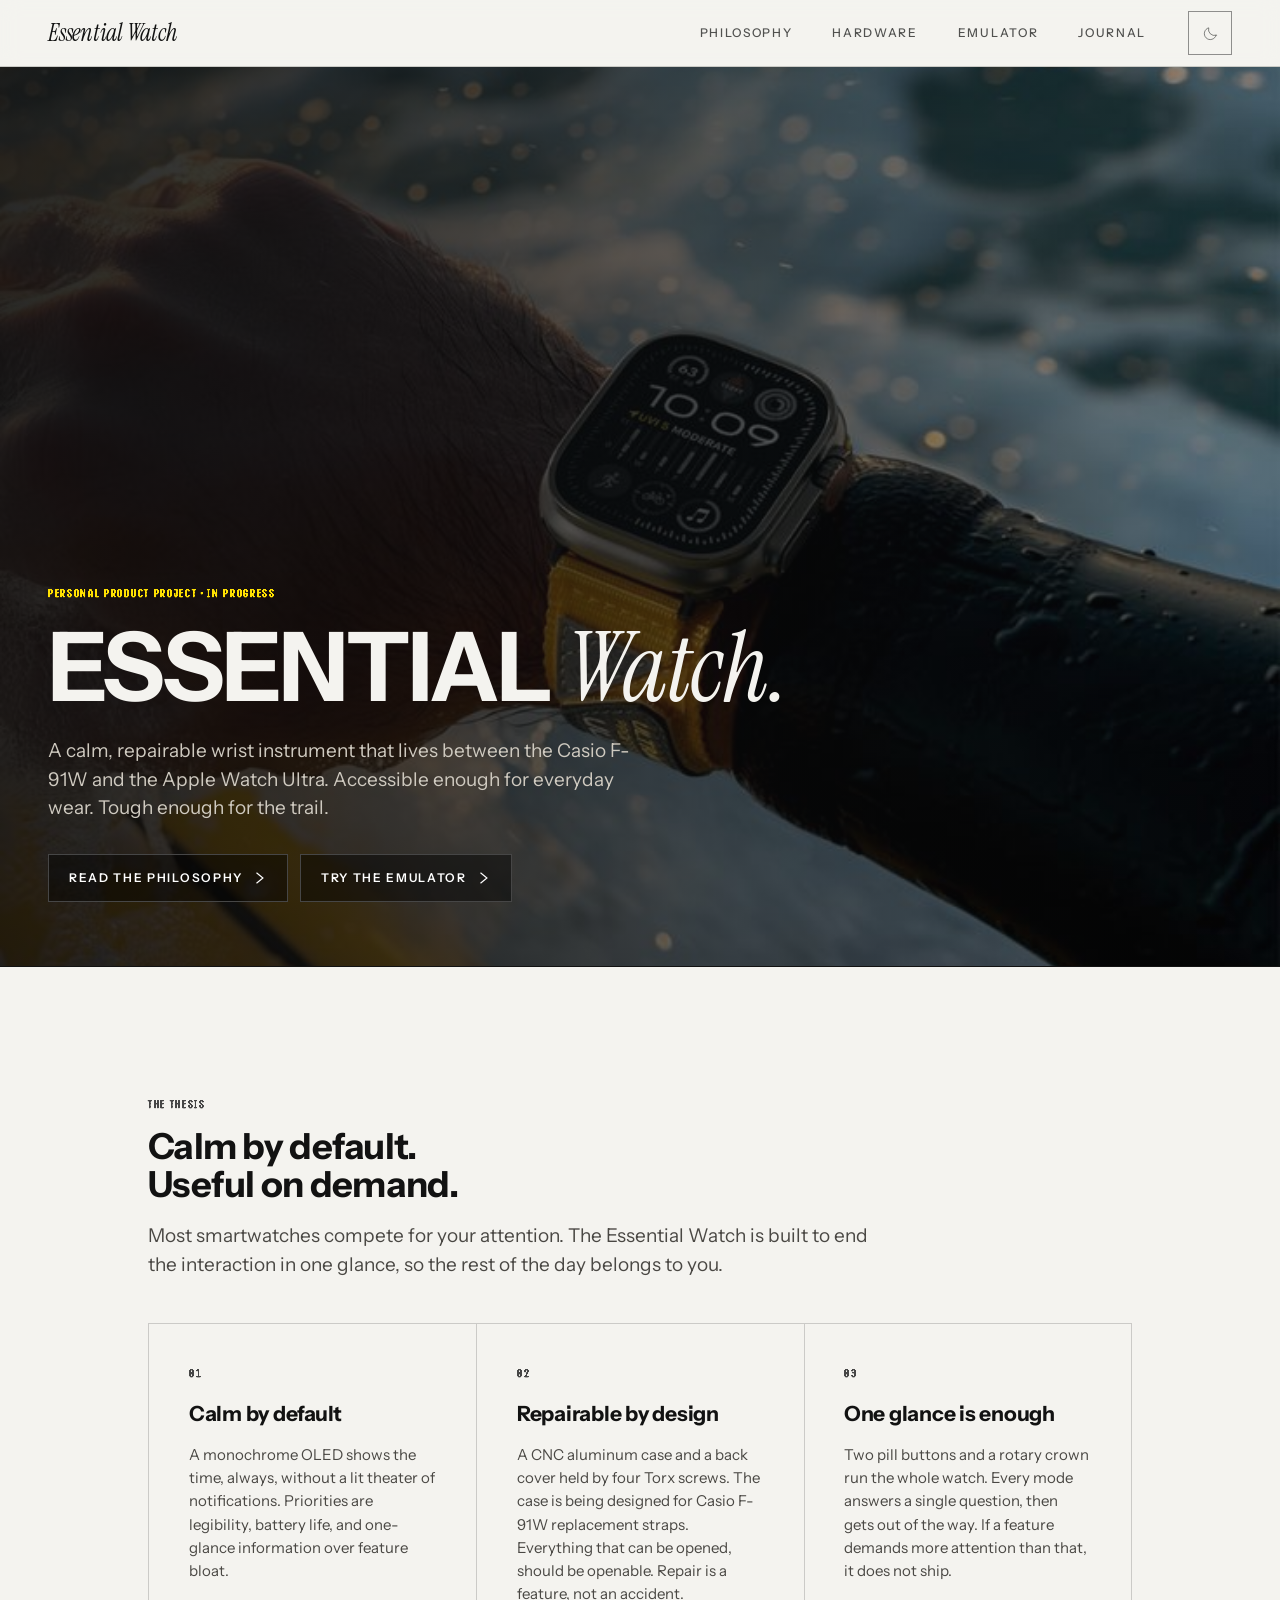
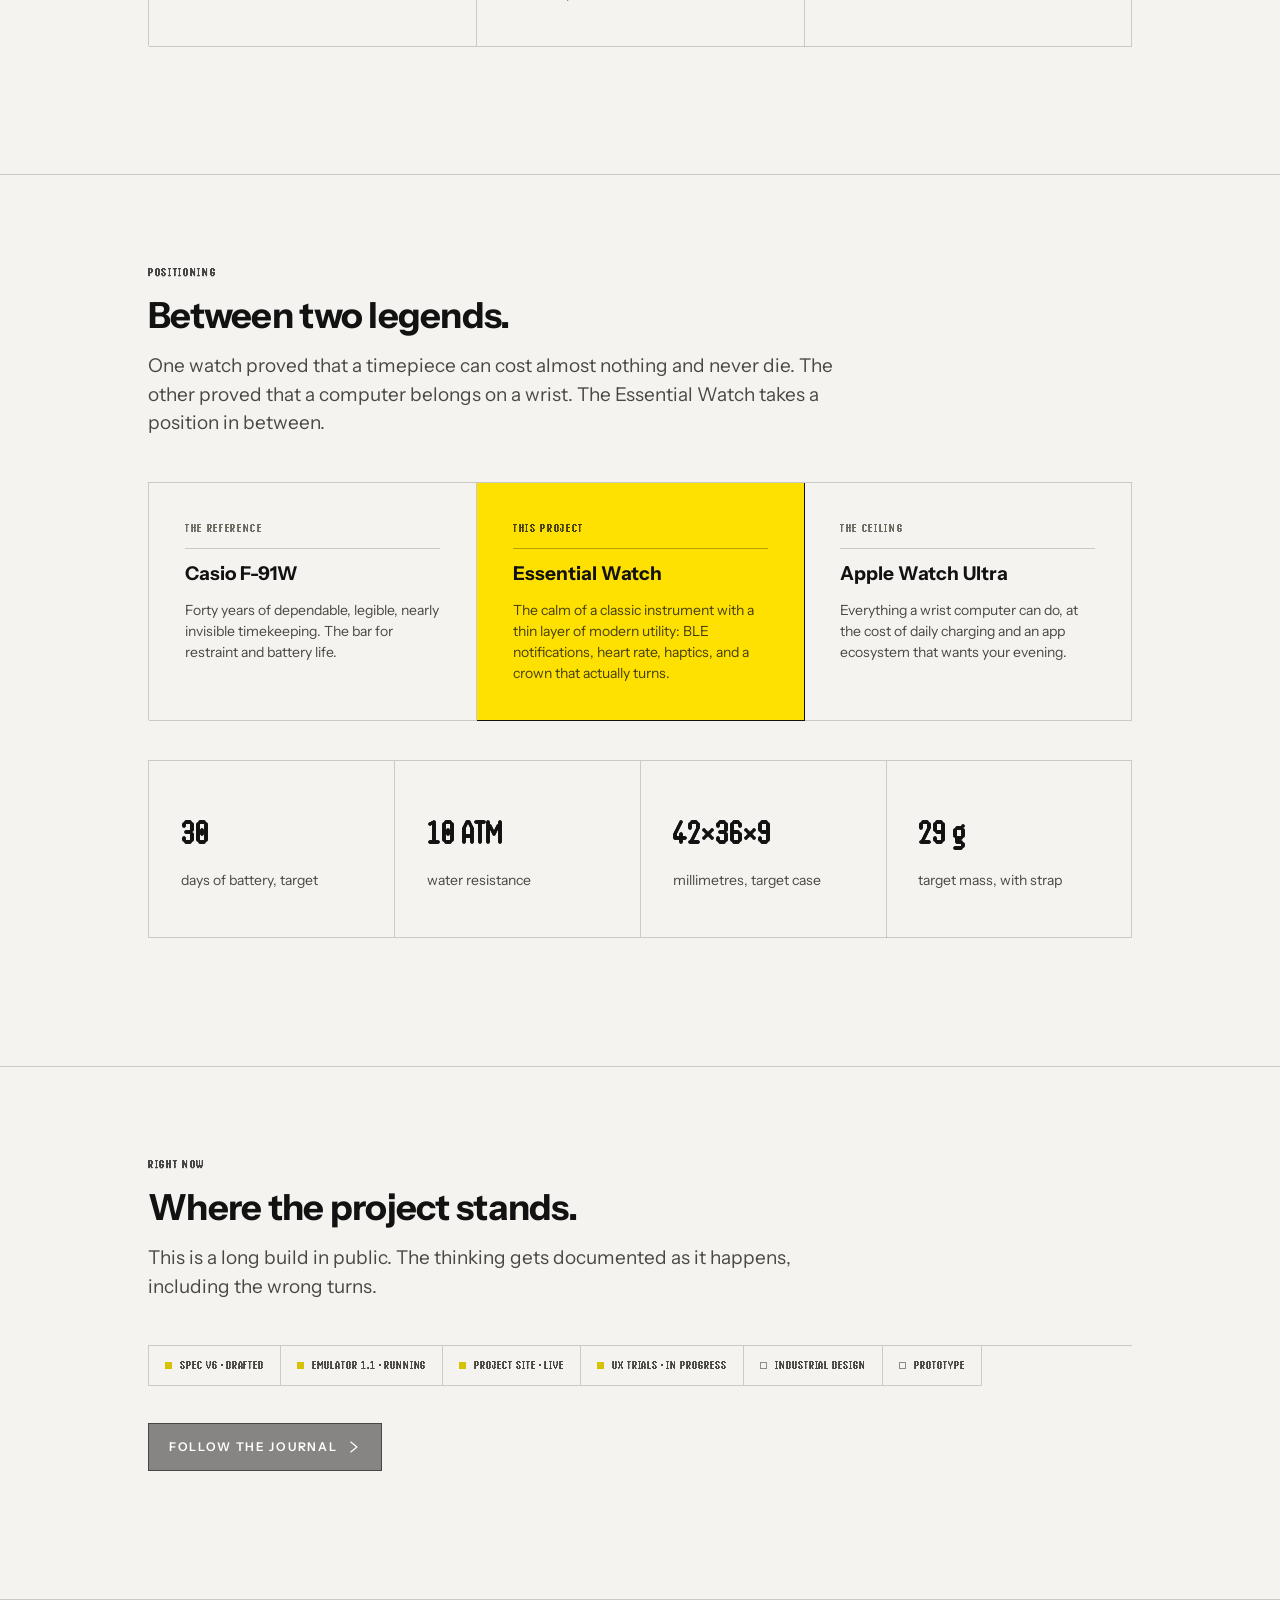
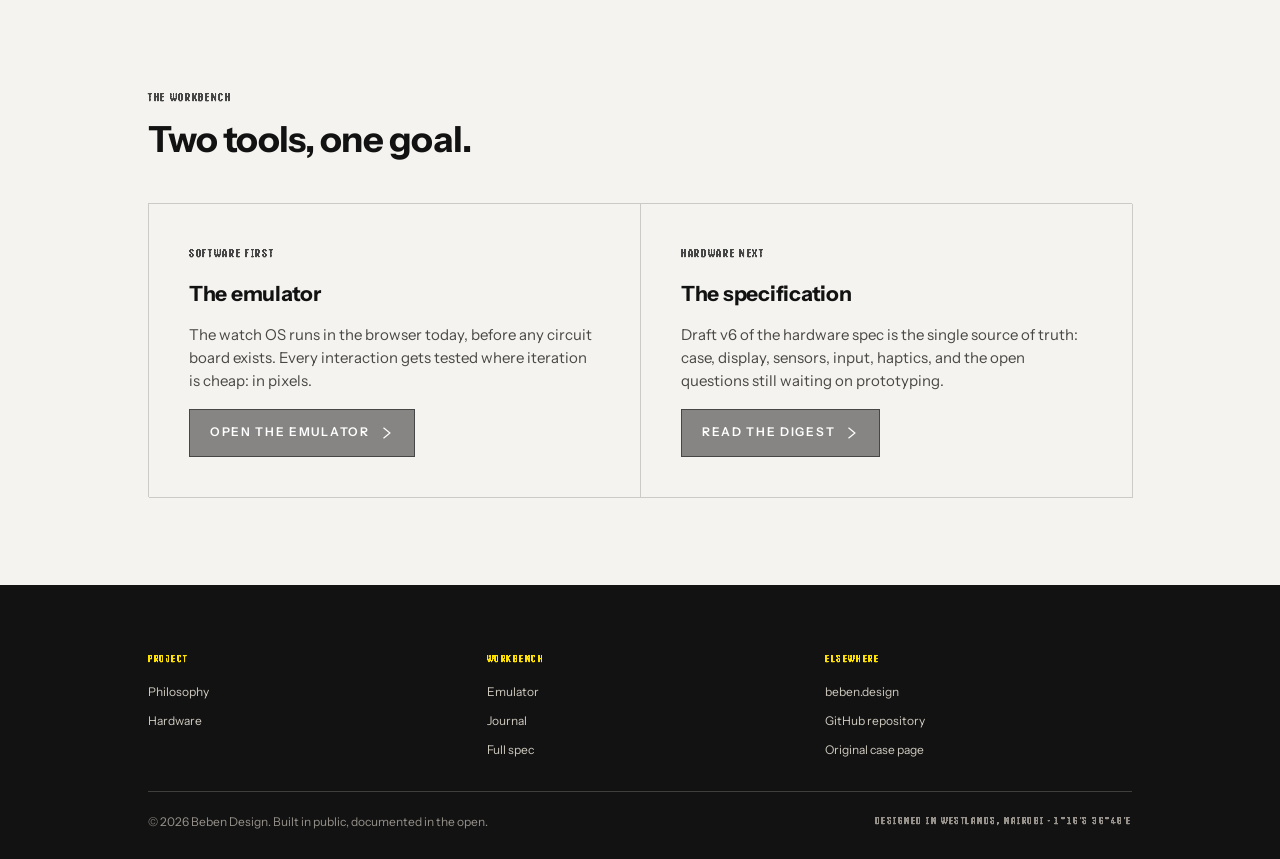
==== commit de9e86f5: "Specify Casio F-91W replacement strap fit target Use the OEM F-91W-1 band and push pins as the mecha" ====
--- a/docs/index.html
+++ b/docs/index.html
@@ -80,7 +80,7 @@
           <div class="card reveal">
             <span class="kicker">02</span>
             <h3>Repairable by design</h3>
-            <p>A CNC aluminum case, a back cover held by four Torx screws, and a quick-release strap. Everything that can be opened, should be openable. Repair is a feature, not an accident.</p>
+            <p>A CNC aluminum case and a back cover held by four Torx screws. The case is being designed for Casio F-91W replacement straps. Everything that can be opened, should be openable. Repair is a feature, not an accident.</p>
           </div>
           <div class="card reveal">
             <span class="kicker">03</span>
